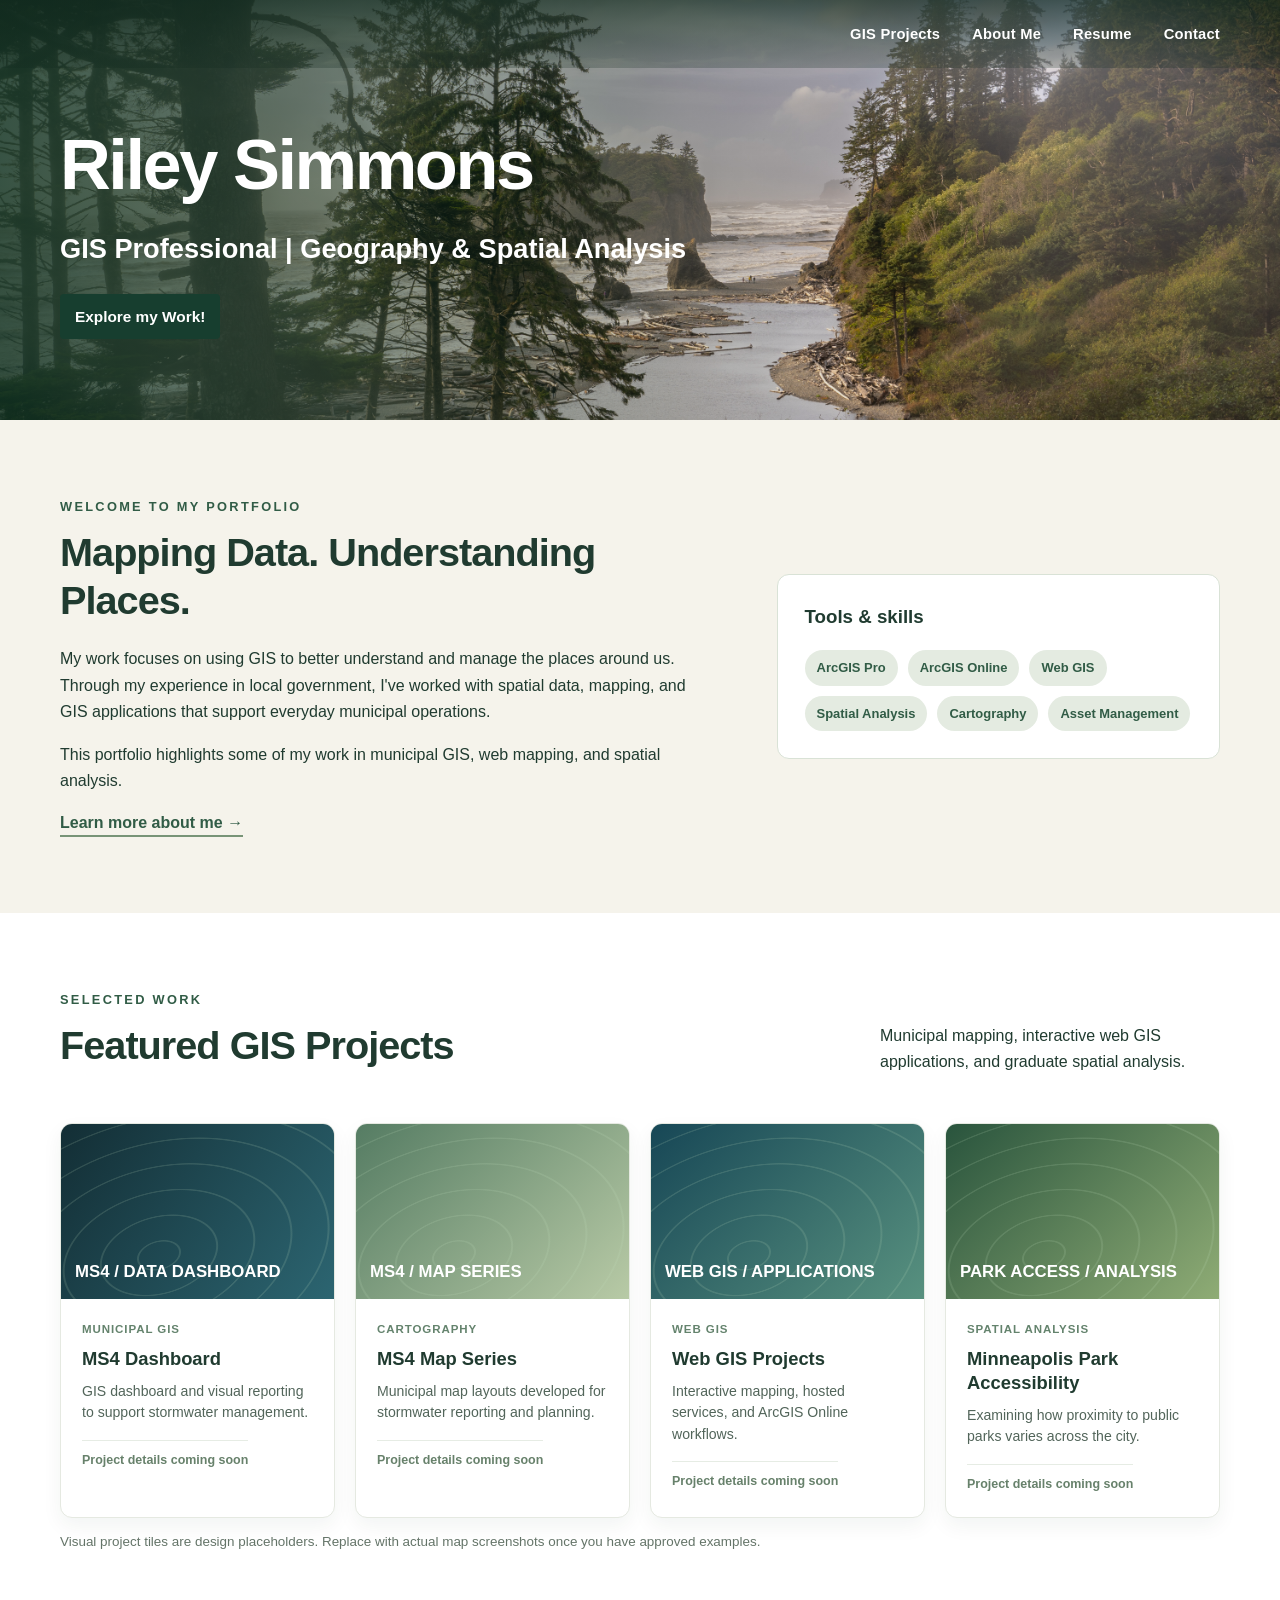
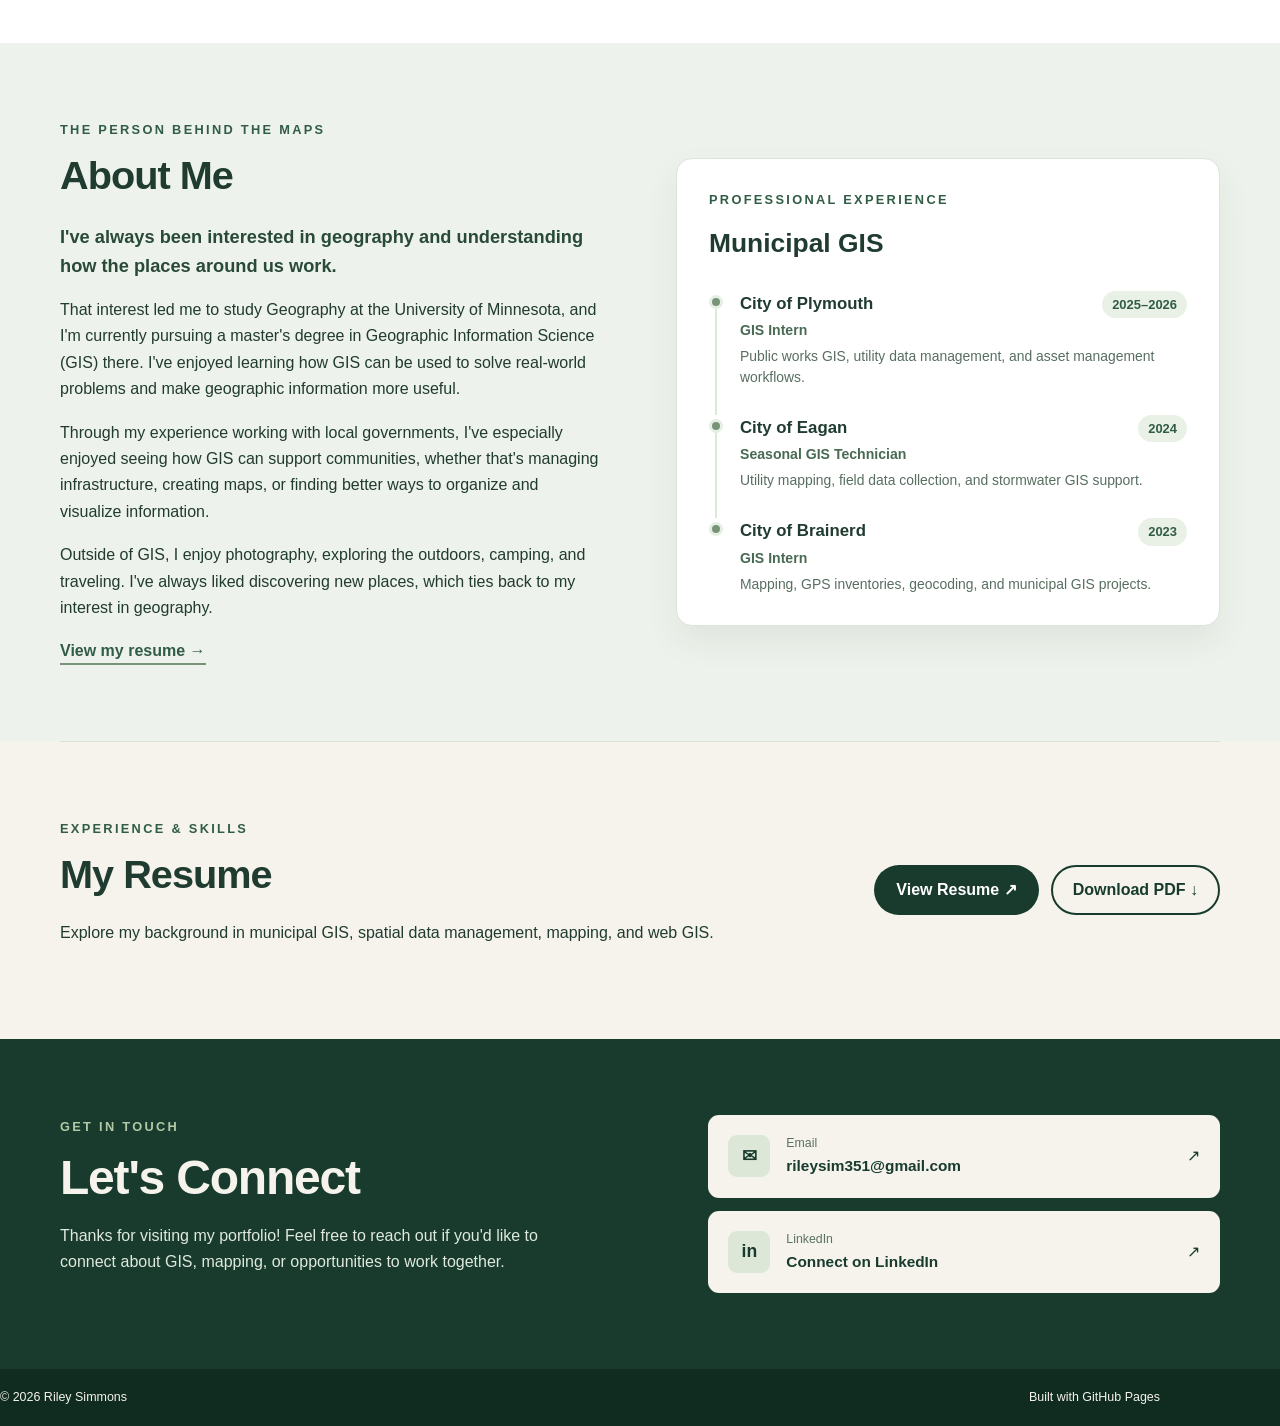
==== index.html @ bc7018ef "Refresh introduction and About Me with current UMN GIS graduate studies" ====
<!doctype html>
<html lang="en">
<head>
<meta charset="utf-8"><meta name="viewport" content="width=device-width,initial-scale=1">
<meta name="description" content="Riley Simmons | GIS portfolio featuring municipal mapping, web GIS and spatial analysis">
<meta name="theme-color" content="#183b2e">
<title>Riley Simmons | GIS Portfolio</title>
<style>
:root{--forest:#183b2e;--pine:#315c46;--sage:#789477;--cream:#f5f3eb;--ink:#203b30}
*{box-sizing:border-box}html{scroll-behavior:smooth}body{margin:0;font-family:Arial,Helvetica,sans-serif;background:var(--cream);color:var(--ink);line-height:1.65}a{color:inherit}button{font:inherit}.wrap{width:min(1160px,calc(100% - 44px));margin:auto}
.site-header{position:absolute;top:0;left:0;right:0;z-index:5;color:white;background:linear-gradient(90deg,rgba(13,38,29,.62),rgba(13,38,29,.14));}.nav-row{display:flex;align-items:center;justify-content:space-between;gap:20px;min-height:88px}.brand{text-decoration:none;display:flex;align-items:center;gap:13px;font-weight:750;letter-spacing:.13em;line-height:1.2}.brand small{display:block;font-size:.68rem;letter-spacing:.32em;color:#b1c7ae;font-weight:500;margin-top:5px}.brand svg{width:56px;height:48px;flex:none}.nav{display:flex;align-items:center;gap:26px}.nav a{font-size:.92rem;text-decoration:none}.nav a:hover,.nav a:focus{color:#cce0c7}.toggle{display:none;color:white;background:transparent;border:1px solid #aac3ad;border-radius:8px;padding:8px 12px}
.hero{position:relative;min-height:610px;display:flex;align-items:center;overflow:hidden;color:white;background:linear-gradient(125deg,#0e2a1e,#264e3a 65%,#527257)}
.hero-photo{position:absolute;inset:0;background-image:url('assets/washingtonstate-1-2.jpg');background-size:cover;background-position:center center}.hero-shade{position:absolute;inset:0;background:linear-gradient(90deg,rgba(12,48,30,.98) 0%,rgba(13,53,34,.91) 24%,rgba(19,49,34,.65) 43%,rgba(23,53,38,.14) 76%,rgba(23,53,38,0) 100%)}
.contours{position:absolute;left:-14%;top:-7%;width:74%;height:125%;opacity:.30;pointer-events:none}.hero-body{position:relative;z-index:2;padding-top:105px;padding-bottom:88px}.eyebrow{text-transform:uppercase;font-size:.8rem;font-weight:800;letter-spacing:.18em;color:var(--pine);margin:0 0 12px}.eyebrow.light{color:#b2c9a5}.hero h1{font-size:clamp(2.5rem,5.7vw,5.3rem);line-height:1.1;letter-spacing:-.045em;margin:10px 0 22px;max-width:740px}.hero p.lead{font-size:clamp(1rem,1.6vw,1.22rem);max-width:530px;color:#edf2e9;margin-bottom:28px}.accent{height:3px;background:var(--sage);width:80px}.button{display:inline-flex;align-items:center;gap:12px;text-decoration:none;border-radius:999px;padding:12px 22px;background:var(--sage);color:white;font-weight:700;transition:transform .2s,background .2s}.button:hover{background:#638761;transform:translateY(-2px)}
.section{padding:76px 0}.intro-grid,.about-grid{display:grid;grid-template-columns:1.3fr .9fr;gap:76px;align-items:center}.section h2{font-size:clamp(1.9rem,3.1vw,2.75rem);line-height:1.2;margin:0 0 22px;letter-spacing:-.025em}.section p{max-width:740px}.text-link{font-weight:800;text-decoration:none;color:var(--pine);border-bottom:2px solid var(--sage);padding-bottom:4px}.skills{padding:27px;border:1px solid #d9e2d6;background:#fff;border-radius:12px}.skills h3{margin:0 0 18px}.chips{display:flex;flex-wrap:wrap;gap:10px}.chips span{background:#e4ebe1;color:#315c46;padding:7px 12px;border-radius:99px;font-size:.81rem;font-weight:700}
.projects{background:#fff}.section-head{display:flex;justify-content:space-between;align-items:end;gap:30px;margin-bottom:32px}.section-head p:last-child{max-width:340px}.grid{display:grid;grid-template-columns:repeat(4,minmax(0,1fr));gap:20px}.card{border:1px solid #e5e9e1;overflow:hidden;border-radius:12px;box-shadow:0 8px 20px rgba(22,52,38,.055);background:#fff;transition:transform .2s,box-shadow .2s}.card:hover{transform:translateY(-4px);box-shadow:0 12px 24px rgba(22,52,38,.13)}.card-art{height:175px;position:relative;overflow:hidden;background:#244735}.card-art:before{content:'';position:absolute;inset:-40%;background:repeating-radial-gradient(ellipse at 40% 60%,transparent 0 20px,rgba(195,224,190,.15) 21px 22px,transparent 23px 38px);transform:rotate(-16deg)}.card-art:after{position:absolute;inset:14px;color:white;font-size:1.05rem;font-weight:bold;white-space:pre-line;display:flex;align-items:flex-end}.card-art.dashboard{background:linear-gradient(125deg,#132e35,#2c6571)}.card-art.dashboard:after{content:'MS4  /  DATA DASHBOARD'}.card-art.map{background:linear-gradient(135deg,#557c63,#b8caa6)}.card-art.map:after{content:'MS4  /  MAP SERIES'}.card-art.web{background:linear-gradient(135deg,#174756,#58917f)}.card-art.web:after{content:'WEB GIS  /  APPLICATIONS'}.card-art.park{background:linear-gradient(135deg,#29543d,#8fac75)}.card-art.park:after{content:'PARK ACCESS  /  ANALYSIS'}.card-body{padding:21px}.card-type{font-size:.72rem;letter-spacing:.08em;text-transform:uppercase;color:#64836d;font-weight:800}.card h3{margin:8px 0 10px;font-size:1.15rem;line-height:1.3}.card p{font-size:.88rem;line-height:1.5;margin:0 0 16px;color:#52655a}.card a{font-weight:800;text-decoration:none;font-size:.86rem;color:var(--pine)}.note{color:#647468;font-size:.84rem}
.details{background:#e9eee6}.detail-panel{display:grid;grid-template-columns:1.2fr 1fr;gap:42px;padding:28px;border-radius:12px;background:#fff;border:1px solid #d6dfd2}.detail-panel h3{margin:0}.tag{display:inline-block;margin:7px 7px 0 0;padding:4px 10px;background:#e3eee1;border-radius:99px;font-size:.82rem}.about-grid{align-items:start}.exp{border-top:1px solid #cad5c7;padding:13px 0;display:flex;justify-content:space-between;gap:10px}.exp small{color:#687c6e}.resume{display:flex;justify-content:space-between;gap:30px;align-items:center}.resume .button{background:var(--forest)}
.footer{background:var(--forest);color:#f5f3eb;position:relative;overflow:hidden;padding:65px 0 22px}.footer:before{content:'';position:absolute;inset:0;background:linear-gradient(90deg,rgba(24,59,46,.92),rgba(24,59,46,.72)),url('assets/forest-footer.png') center/cover;opacity:.75}.footer:after{content:'';position:absolute;inset:0;pointer-events:none;opacity:.18;background:repeating-radial-gradient(ellipse at 95% 30%,transparent 0 28px,#a8bb9b 29px 30px,transparent 31px 50px)}.footer .wrap{position:relative;z-index:1}.footer-cols{display:flex;justify-content:space-between;gap:35px;align-items:center}.footer h2{font-size:2rem;margin:0 0 10px}.footer-links{display:flex;flex-direction:column;gap:15px}.footer-links a{color:#e0edda}.footer-end{display:flex;justify-content:space-between;margin-top:70px;padding-top:18px;border-top:1px solid #71917f;font-size:.78rem}
@media(max-width:900px){.grid{grid-template-columns:repeat(2,1fr)}.intro-grid,.about-grid{gap:32px}.hero{min-height:575px}}@media(max-width:620px){.wrap{width:min(100% - 32px,1160px)}.nav-row{min-height:72px}.brand svg{width:42px}.brand strong{font-size:.84rem}.brand small{font-size:.55rem}.toggle{display:block}.nav{display:none;position:absolute;top:72px;right:16px;left:16px;background:#183b2e;padding:20px;border-radius:10px;flex-direction:column;align-items:flex-start}.nav.open{display:flex}.hero{min-height:590px}.hero-body{padding-top:110px}.hero-shade{background:linear-gradient(90deg,rgba(12,48,30,.95),rgba(12,48,30,.66) 77%,rgba(12,48,30,.2))}.section{padding:55px 0}.intro-grid,.about-grid,.detail-panel{grid-template-columns:1fr}.section-head,.resume,.footer-cols{display:block}.grid{grid-template-columns:1fr}.card-art{height:195px}.footer-links{margin-top:24px}.footer-end{gap:12px;flex-wrap:wrap;margin-top:48px}}
/* Compact photo-first header based on the supplied reference */
.hero{min-height:420px}
.hero-shade{background:linear-gradient(90deg,rgba(15,50,34,.83) 0%,rgba(20,56,40,.55) 26%,rgba(21,50,36,.18) 54%,rgba(21,50,36,0) 80%)}
.contours{left:-13%;width:66%;opacity:.24}
.hero-body{padding-top:110px;padding-bottom:52px}
.hero h1{font-size:clamp(2.9rem,5.5vw,4.8rem);font-weight:800;letter-spacing:-.035em;line-height:1.08;margin:0 0 28px}
.hero-subtitle{font-size:clamp(1.02rem,2.15vw,1.7rem);font-weight:700;color:#fff;line-height:1.3;margin:0 0 28px}
.hero-button{background:#173e2f;border-radius:4px;padding:10px 15px;font-size:.96rem}
.hero-button:hover{background:#315c46}
@media(max-width:620px){.hero{min-height:435px}.hero-body{padding-top:135px;padding-bottom:42px}.hero h1{font-size:clamp(2.5rem,10vw,3.6rem)}.hero-subtitle{font-size:1.05rem}.hero-shade{background:linear-gradient(90deg,rgba(15,50,34,.91),rgba(15,50,34,.4) 85%)}}
.resume-actions{display:flex;flex-wrap:wrap;gap:12px;align-items:center}.resume-actions .button{white-space:nowrap}.resume-actions .resume-download{background:transparent;color:var(--forest);border:2px solid var(--forest);padding:10px 20px}.resume-actions .resume-download:hover{background:#e9eee6}.resume{border-top:1px solid #d9e2d6}@media(max-width:620px){.resume-actions{margin-top:22px}}
/* Simplified navigation and clean photographic header */
.site-header{background:linear-gradient(180deg,rgba(15,39,28,.7),rgba(15,39,28,.24))}
.nav-row{justify-content:flex-end;min-height:68px}
.nav{gap:32px}.nav a{font-weight:700;letter-spacing:.015em}
.hero-body{padding-top:98px}
.project-pending{display:inline-block;font-size:.78rem;font-weight:700;color:#67816b;border-top:1px solid #e6ece4;padding-top:9px}
.about-section{background:#eef2ec}
.about-layout{display:grid;grid-template-columns:minmax(0,1fr) minmax(350px,1fr);gap:72px;align-items:center}
.about-lead{font-size:1.14rem;color:#284a37;font-weight:600;line-height:1.6}
.about-copy p:not(.eyebrow){margin-bottom:17px}
.experience-panel{background:#fff;border:1px solid #dce5db;border-radius:16px;padding:30px 32px;box-shadow:0 15px 35px rgba(15,46,30,.065)}
.experience-panel h3{margin:0 0 24px;font-size:1.65rem}
.experience-item{display:grid;grid-template-columns:17px 1fr;gap:14px;position:relative;padding-bottom:26px}
.experience-item:last-child{padding-bottom:0}
.experience-item:not(:last-child):before{content:'';position:absolute;left:6px;top:12px;bottom:-1px;width:2px;background:#dce8d9}
.experience-marker{width:14px;height:14px;border-radius:50%;background:var(--sage);border:3px solid #e6efe3;position:relative;z-index:1;margin-top:5px}
.experience-top{display:flex;justify-content:space-between;gap:12px;align-items:baseline}
.experience-top strong{font-size:1.05rem}
.experience-year{font-size:.81rem;white-space:nowrap;font-weight:800;color:var(--pine);background:#e9f1e6;border-radius:99px;padding:3px 10px}
.experience-role{font-weight:700;color:#486a53;margin:1px 0 4px!important;font-size:.88rem}
.experience-desc{font-size:.87rem;color:#586e60;margin:0!important;line-height:1.5}
.contact-section{background:var(--forest);color:#f5f3eb}
.contact-layout{display:grid;grid-template-columns:1.15fr 1fr;align-items:center;gap:60px}
.contact-section h2{font-size:clamp(2rem,4vw,3rem);margin-bottom:12px}
.contact-section p:not(.eyebrow){color:#e0e9dd;max-width:520px}
.contact-actions{display:grid;gap:13px}
.contact-link{display:grid;grid-template-columns:44px 1fr auto;align-items:center;gap:14px;padding:18px 20px;background:#f5f3eb;color:#183b2e;text-decoration:none;border-radius:11px;transition:transform .2s,background .2s}
.contact-link:hover{transform:translateY(-2px);background:#e3ebdf}
.contact-icon{width:42px;height:42px;border-radius:9px;background:#dce7d8;display:grid;place-items:center;font-size:1.1rem;font-weight:900}
.contact-link small{display:block;color:#59725f;font-size:.77rem}
.contact-link strong{font-size:.96rem;overflow-wrap:anywhere}
.footer{padding:0 0 0;background:#102c21}
.footer:before,.footer:after{display:none}
.footer-end{margin:0;padding:18px 0;border-top:none}
@media(max-width:900px){.about-layout,.contact-layout{gap:32px;grid-template-columns:1fr 1fr}.experience-panel{padding:24px}}
@media(max-width:620px){.nav-row{min-height:64px}.toggle{margin-left:auto}.nav{top:64px}.hero-body{padding-top:116px}.about-layout,.contact-layout{grid-template-columns:1fr;gap:28px}.contact-actions{margin-top:6px}.experience-panel{padding:24px 20px}.experience-top{align-items:flex-start}.experience-year{font-size:.75rem}.contact-link{padding:14px}.footer-end{margin:0}}
</style>
</head>
<body>
<header class="site-header"><div class="wrap nav-row">
<button class="toggle" aria-expanded="false" aria-controls="navigation" aria-label="Toggle navigation">☰ Menu</button>
<nav class="nav" id="navigation" aria-label="Main navigation"><a href="#projects">GIS Projects</a><a href="#about">About Me</a><a href="#resume">Resume</a><a href="#contact">Contact</a></nav>
</div></header>
<main>
<section id="home" class="hero"><div class="hero-photo"></div><div class="hero-shade"></div>
<div class="wrap hero-body"><h1>Riley Simmons</h1><p class="hero-subtitle">GIS Professional | Geography &amp; Spatial Analysis</p><a class="button hero-button" href="#projects">Explore my Work!</a></div>
</section>
<section class="section wrap intro-grid"><div><p class="eyebrow">Welcome to my portfolio</p><h2>Mapping Data. Understanding Places.</h2><p>My work focuses on using GIS to better understand and manage the places around us. Through my experience in local government, I've worked with spatial data, mapping, and GIS applications that support everyday municipal operations.</p><p>This portfolio highlights some of my work in municipal GIS, web mapping, and spatial analysis.</p><a class="text-link" href="#about">Learn more about me →</a></div><aside class="skills"><h3>Tools & skills</h3><div class="chips"><span>ArcGIS Pro</span><span>ArcGIS Online</span><span>Web GIS</span><span>Spatial Analysis</span><span>Cartography</span><span>Asset Management</span></div></aside></section>
<section class="section projects" id="projects"><div class="wrap"><div class="section-head"><div><p class="eyebrow">Selected work</p><h2>Featured GIS Projects</h2></div><p>Municipal mapping, interactive web GIS applications, and graduate spatial analysis.</p></div><div class="grid">
<article class="card"><div class="card-art dashboard"></div><div class="card-body"><div class="card-type">Municipal GIS</div><h3>MS4 Dashboard</h3><p>GIS dashboard and visual reporting to support stormwater management.</p><span class="project-pending">Project details coming soon</span></div></article>
<article class="card"><div class="card-art map"></div><div class="card-body"><div class="card-type">Cartography</div><h3>MS4 Map Series</h3><p>Municipal map layouts developed for stormwater reporting and planning.</p><span class="project-pending">Project details coming soon</span></div></article>
<article class="card"><div class="card-art web"></div><div class="card-body"><div class="card-type">Web GIS</div><h3>Web GIS Projects</h3><p>Interactive mapping, hosted services, and ArcGIS Online workflows.</p><span class="project-pending">Project details coming soon</span></div></article>
<article class="card"><div class="card-art park"></div><div class="card-body"><div class="card-type">Spatial Analysis</div><h3>Minneapolis Park Accessibility</h3><p>Examining how proximity to public parks varies across the city.</p><span class="project-pending">Project details coming soon</span></div></article>
</div><p class="note">Visual project tiles are design placeholders. Replace with actual map screenshots once you have approved examples.</p></div></section>
<section class="section about-section" id="about"><div class="wrap about-layout">
<div class="about-copy"><p class="eyebrow">The person behind the maps</p><h2>About Me</h2><p class="about-lead">I've always been interested in geography and understanding how the places around us work.</p><p>That interest led me to study Geography at the University of Minnesota, and I'm currently pursuing a master's degree in Geographic Information Science (GIS) there. I've enjoyed learning how GIS can be used to solve real-world problems and make geographic information more useful.</p><p>Through my experience working with local governments, I've especially enjoyed seeing how GIS can support communities, whether that's managing infrastructure, creating maps, or finding better ways to organize and visualize information.</p><p>Outside of GIS, I enjoy photography, exploring the outdoors, camping, and traveling. I've always liked discovering new places, which ties back to my interest in geography.</p><a class="text-link" href="#resume">View my resume →</a></div>
<div class="experience-panel"><p class="eyebrow">Professional experience</p><h3>Municipal GIS</h3>
<div class="experience-item"><div class="experience-marker"></div><div><div class="experience-top"><strong>City of Plymouth</strong><span class="experience-year">2025–2026</span></div><p class="experience-role">GIS Intern</p><p class="experience-desc">Public works GIS, utility data management, and asset management workflows.</p></div></div>
<div class="experience-item"><div class="experience-marker"></div><div><div class="experience-top"><strong>City of Eagan</strong><span class="experience-year">2024</span></div><p class="experience-role">Seasonal GIS Technician</p><p class="experience-desc">Utility mapping, field data collection, and stormwater GIS support.</p></div></div>
<div class="experience-item"><div class="experience-marker"></div><div><div class="experience-top"><strong>City of Brainerd</strong><span class="experience-year">2023</span></div><p class="experience-role">GIS Intern</p><p class="experience-desc">Mapping, GPS inventories, geocoding, and municipal GIS projects.</p></div></div>
</div></div></section>
<section class="section wrap resume" id="resume"><div><p class="eyebrow">Experience &amp; Skills</p><h2>My Resume</h2><p>Explore my background in municipal GIS, spatial data management, mapping, and web GIS.</p></div><div class="resume-actions"><a class="button" href="assets/resume.pdf" target="_blank" rel="noopener noreferrer" id="resume-button">View Resume ↗</a><a class="button resume-download" href="assets/resume.pdf" download="Riley-Simmons-Resume.pdf">Download PDF ↓</a></div></section>
</main>
<section class="section contact-section" id="contact"><div class="wrap contact-layout"><div><p class="eyebrow light">Get in touch</p><h2>Let's Connect</h2><p>Thanks for visiting my portfolio! Feel free to reach out if you'd like to connect about GIS, mapping, or opportunities to work together.</p></div><div class="contact-actions"><a href="mailto:rileysim351@gmail.com" class="contact-link"><span class="contact-icon" aria-hidden="true">✉</span><span><small>Email</small><strong>rileysim351@gmail.com</strong></span><span aria-hidden="true">↗</span></a><a href="https://www.linkedin.com/in/rileysimmons0" target="_blank" rel="noopener noreferrer" class="contact-link"><span class="contact-icon" aria-hidden="true">in</span><span><small>LinkedIn</small><strong>Connect on LinkedIn</strong></span><span aria-hidden="true">↗</span></a></div></div></section>
<footer class="footer"><div class="wrap footer-end"><span>© <span id="year"></span> Riley Simmons</span><span>Built with GitHub Pages</span></div></footer>
<script>
document.getElementById('year').textContent=new Date().getFullYear();
const t=document.querySelector('.toggle'),n=document.querySelector('.nav');t.addEventListener('click',()=>{const o=n.classList.toggle('open');t.setAttribute('aria-expanded',String(o));});n.querySelectorAll('a').forEach(a=>a.addEventListener('click',()=>{n.classList.remove('open');t.setAttribute('aria-expanded','false');}));
</script>
</body></html>
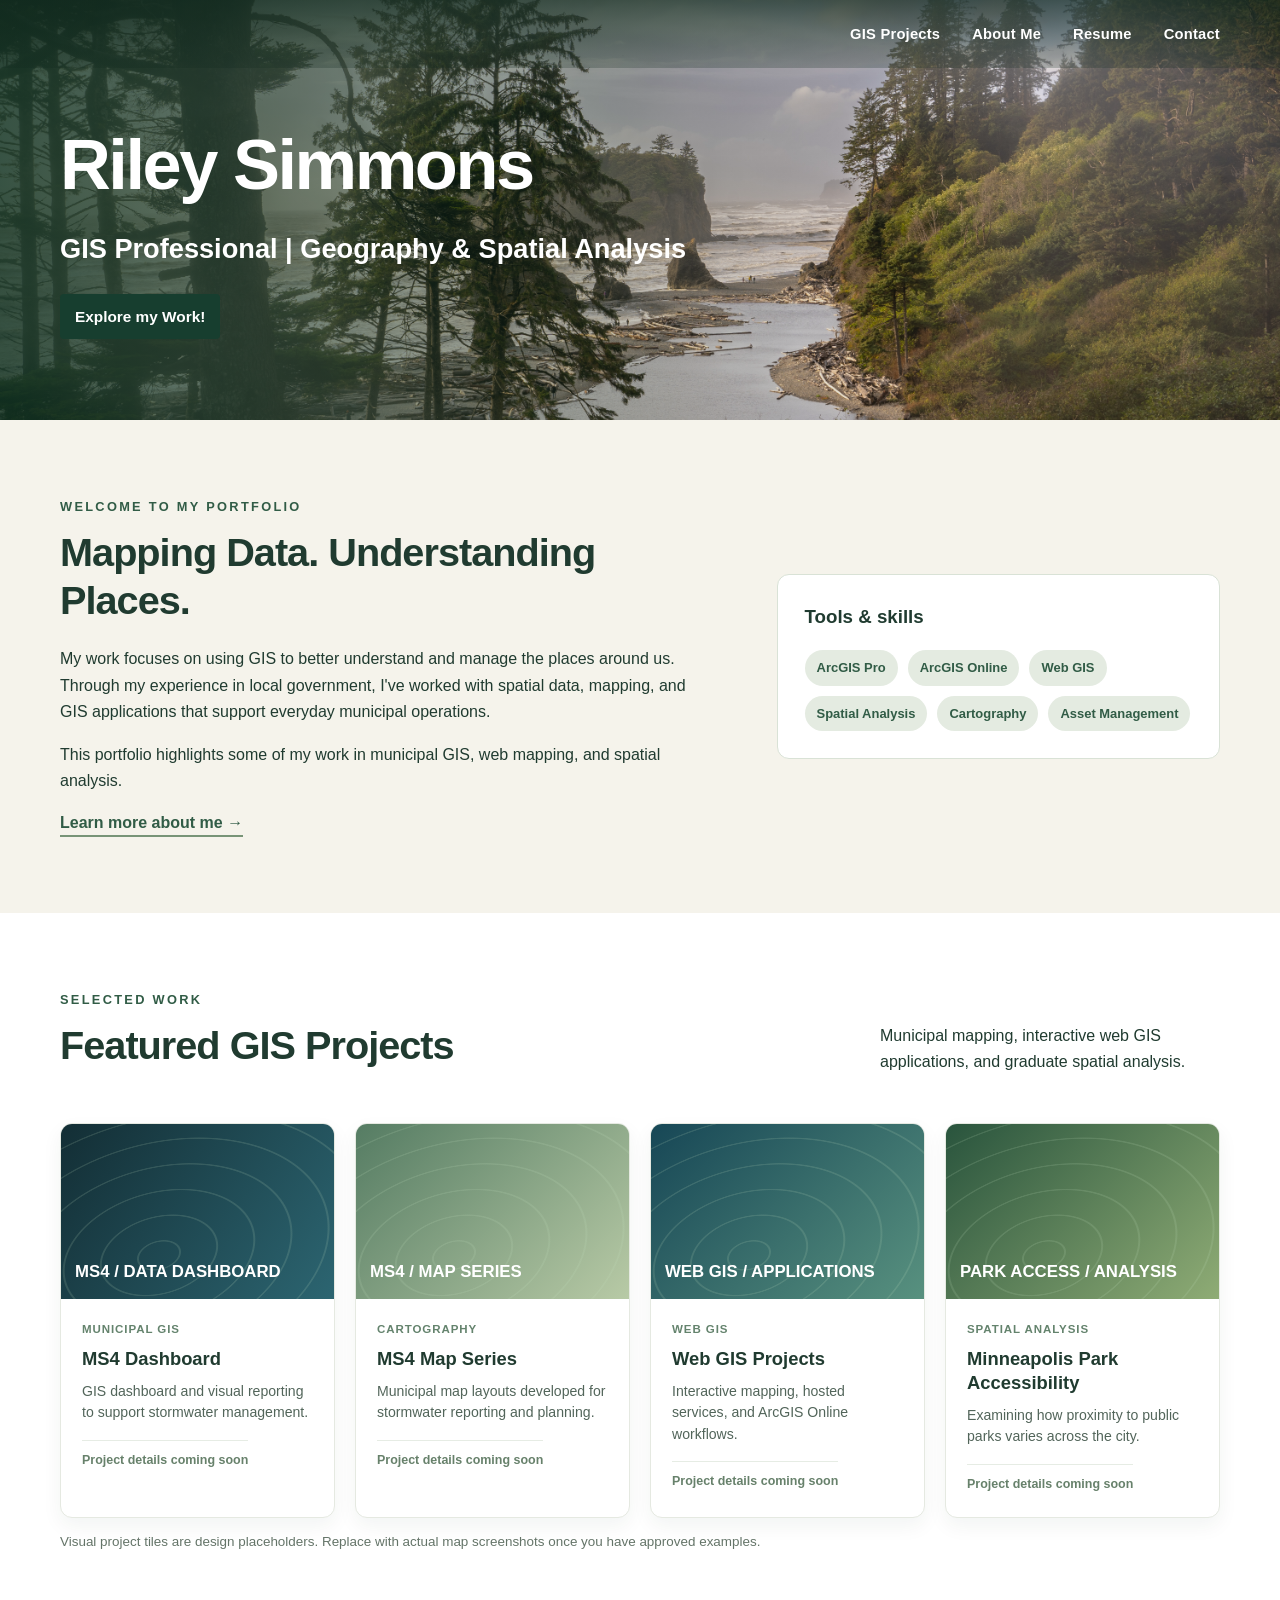
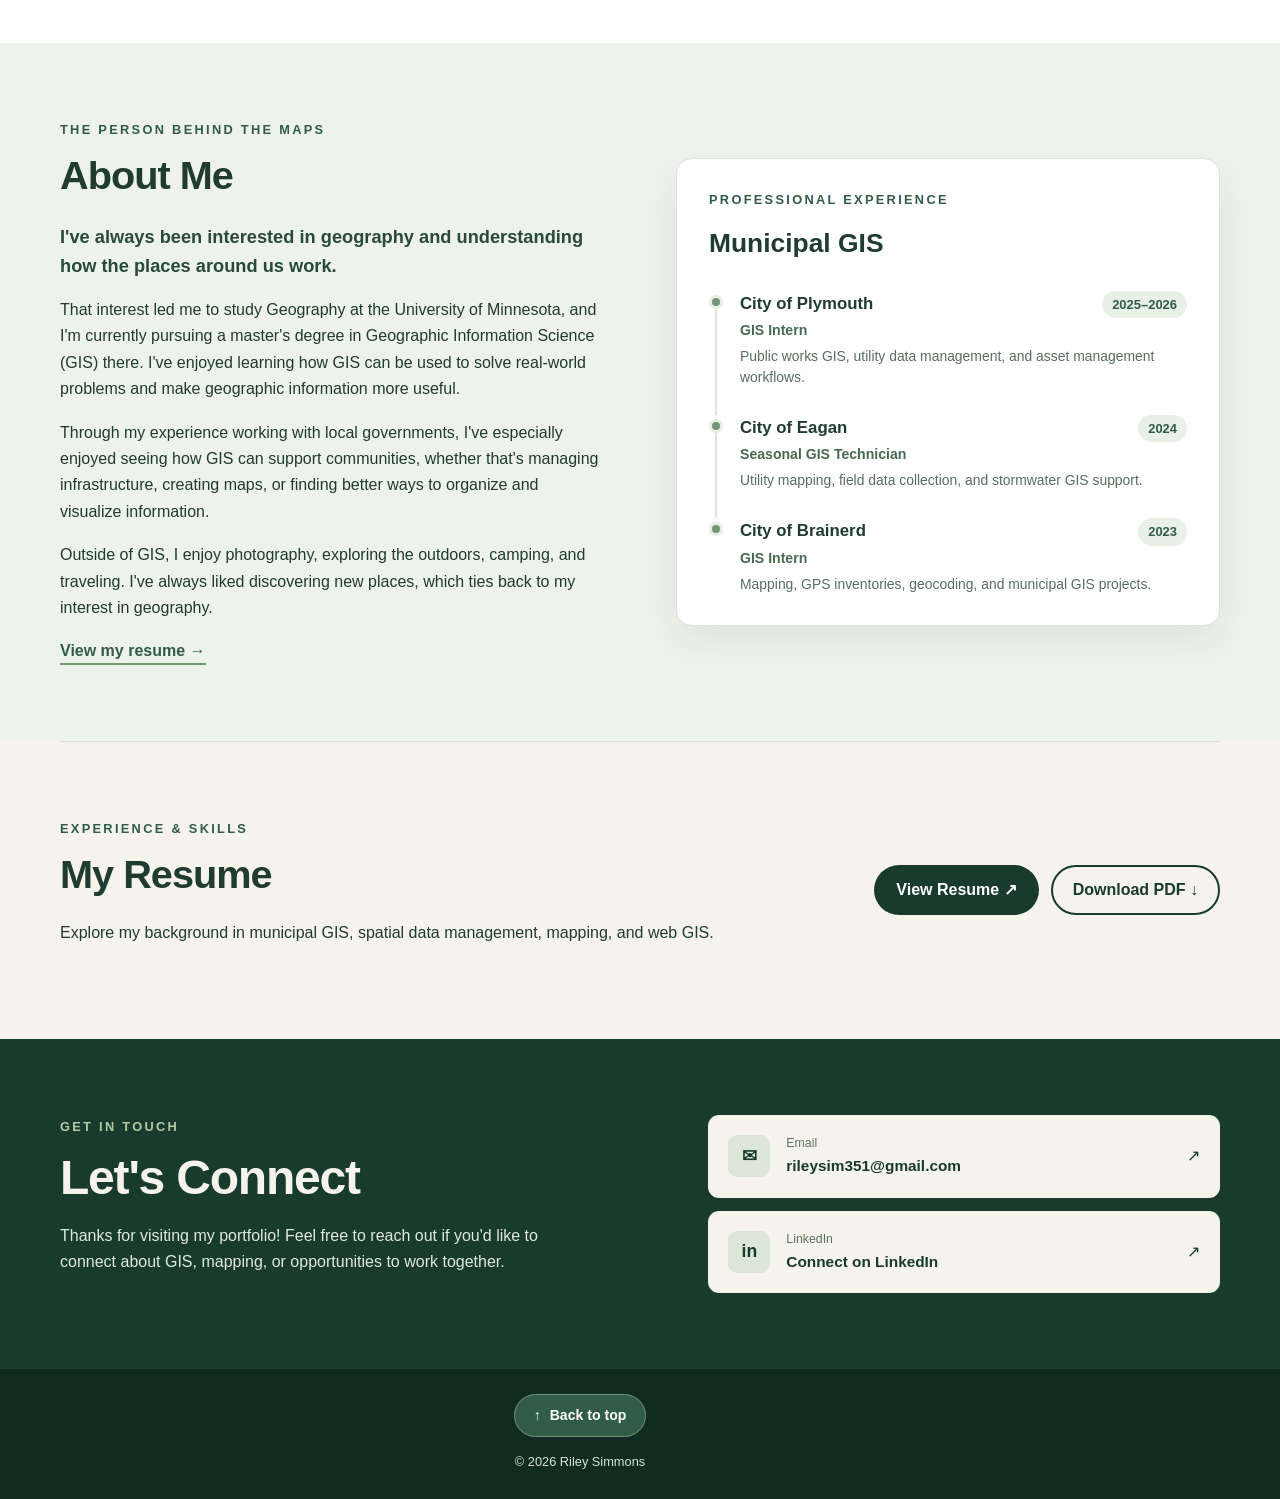
==== commit c04c4ebe: "Center footer copyright and add back-to-top button" ====
--- a/index.html
+++ b/index.html
@@ -64,6 +64,12 @@
 .footer-end{margin:0;padding:18px 0;border-top:none}
 @media(max-width:900px){.about-layout,.contact-layout{gap:32px;grid-template-columns:1fr 1fr}.experience-panel{padding:24px}}
 @media(max-width:620px){.nav-row{min-height:64px}.toggle{margin-left:auto}.nav{top:64px}.hero-body{padding-top:116px}.about-layout,.contact-layout{grid-template-columns:1fr;gap:28px}.contact-actions{margin-top:6px}.experience-panel{padding:24px 20px}.experience-top{align-items:flex-start}.experience-year{font-size:.75rem}.contact-link{padding:14px}.footer-end{margin:0}}
+
+/* Centered copyright and back-to-top footer control */
+.footer .footer-end{display:flex;flex-direction:column;align-items:center;justify-content:center;text-align:center;gap:14px;margin:0;padding:25px 0 26px}
+.footer .back-to-top{display:inline-flex;align-items:center;gap:9px;text-decoration:none;background:#315c46;color:#fff;border:1px solid #789477;border-radius:999px;padding:9px 19px;font-weight:700;font-size:.88rem;transition:background .2s,transform .2s}
+.footer .back-to-top:hover,.footer .back-to-top:focus-visible{background:#49765a;transform:translateY(-2px)}
+.footer .copyright{font-size:.8rem;color:#d5e3d6}
 </style>
 </head>
 <body>
@@ -92,7 +98,7 @@
 <section class="section wrap resume" id="resume"><div><p class="eyebrow">Experience &amp; Skills</p><h2>My Resume</h2><p>Explore my background in municipal GIS, spatial data management, mapping, and web GIS.</p></div><div class="resume-actions"><a class="button" href="assets/resume.pdf" target="_blank" rel="noopener noreferrer" id="resume-button">View Resume ↗</a><a class="button resume-download" href="assets/resume.pdf" download="Riley-Simmons-Resume.pdf">Download PDF ↓</a></div></section>
 </main>
 <section class="section contact-section" id="contact"><div class="wrap contact-layout"><div><p class="eyebrow light">Get in touch</p><h2>Let's Connect</h2><p>Thanks for visiting my portfolio! Feel free to reach out if you'd like to connect about GIS, mapping, or opportunities to work together.</p></div><div class="contact-actions"><a href="mailto:rileysim351@gmail.com" class="contact-link"><span class="contact-icon" aria-hidden="true">✉</span><span><small>Email</small><strong>rileysim351@gmail.com</strong></span><span aria-hidden="true">↗</span></a><a href="https://www.linkedin.com/in/rileysimmons0" target="_blank" rel="noopener noreferrer" class="contact-link"><span class="contact-icon" aria-hidden="true">in</span><span><small>LinkedIn</small><strong>Connect on LinkedIn</strong></span><span aria-hidden="true">↗</span></a></div></div></section>
-<footer class="footer"><div class="wrap footer-end"><span>© <span id="year"></span> Riley Simmons</span><span>Built with GitHub Pages</span></div></footer>
+<footer class="footer"><div class="wrap footer-end"><a class="back-to-top" href="#home" aria-label="Back to top">↑ <span>Back to top</span></a><span class="copyright">© <span id="year"></span> Riley Simmons</span></div></footer>
 <script>
 document.getElementById('year').textContent=new Date().getFullYear();
 const t=document.querySelector('.toggle'),n=document.querySelector('.nav');t.addEventListener('click',()=>{const o=n.classList.toggle('open');t.setAttribute('aria-expanded',String(o));});n.querySelectorAll('a').forEach(a=>a.addEventListener('click',()=>{n.classList.remove('open');t.setAttribute('aria-expanded','false');}));
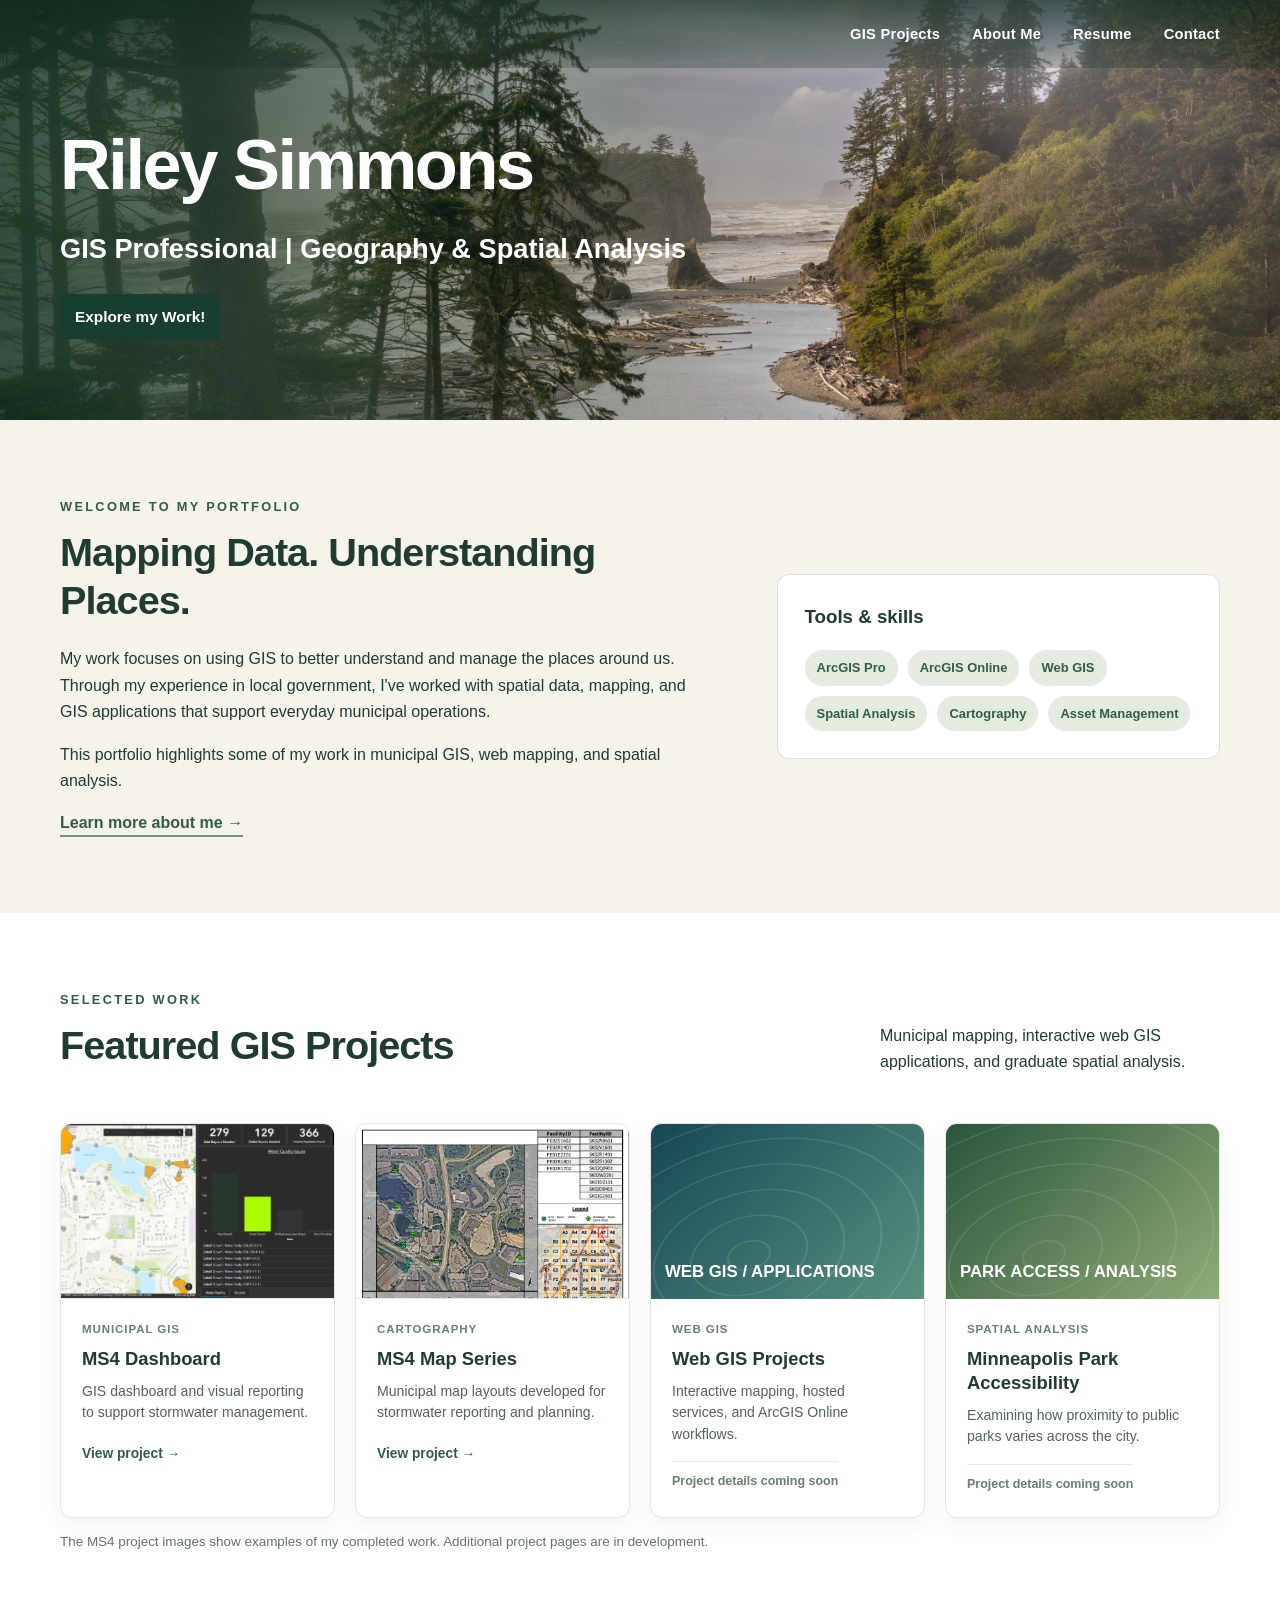
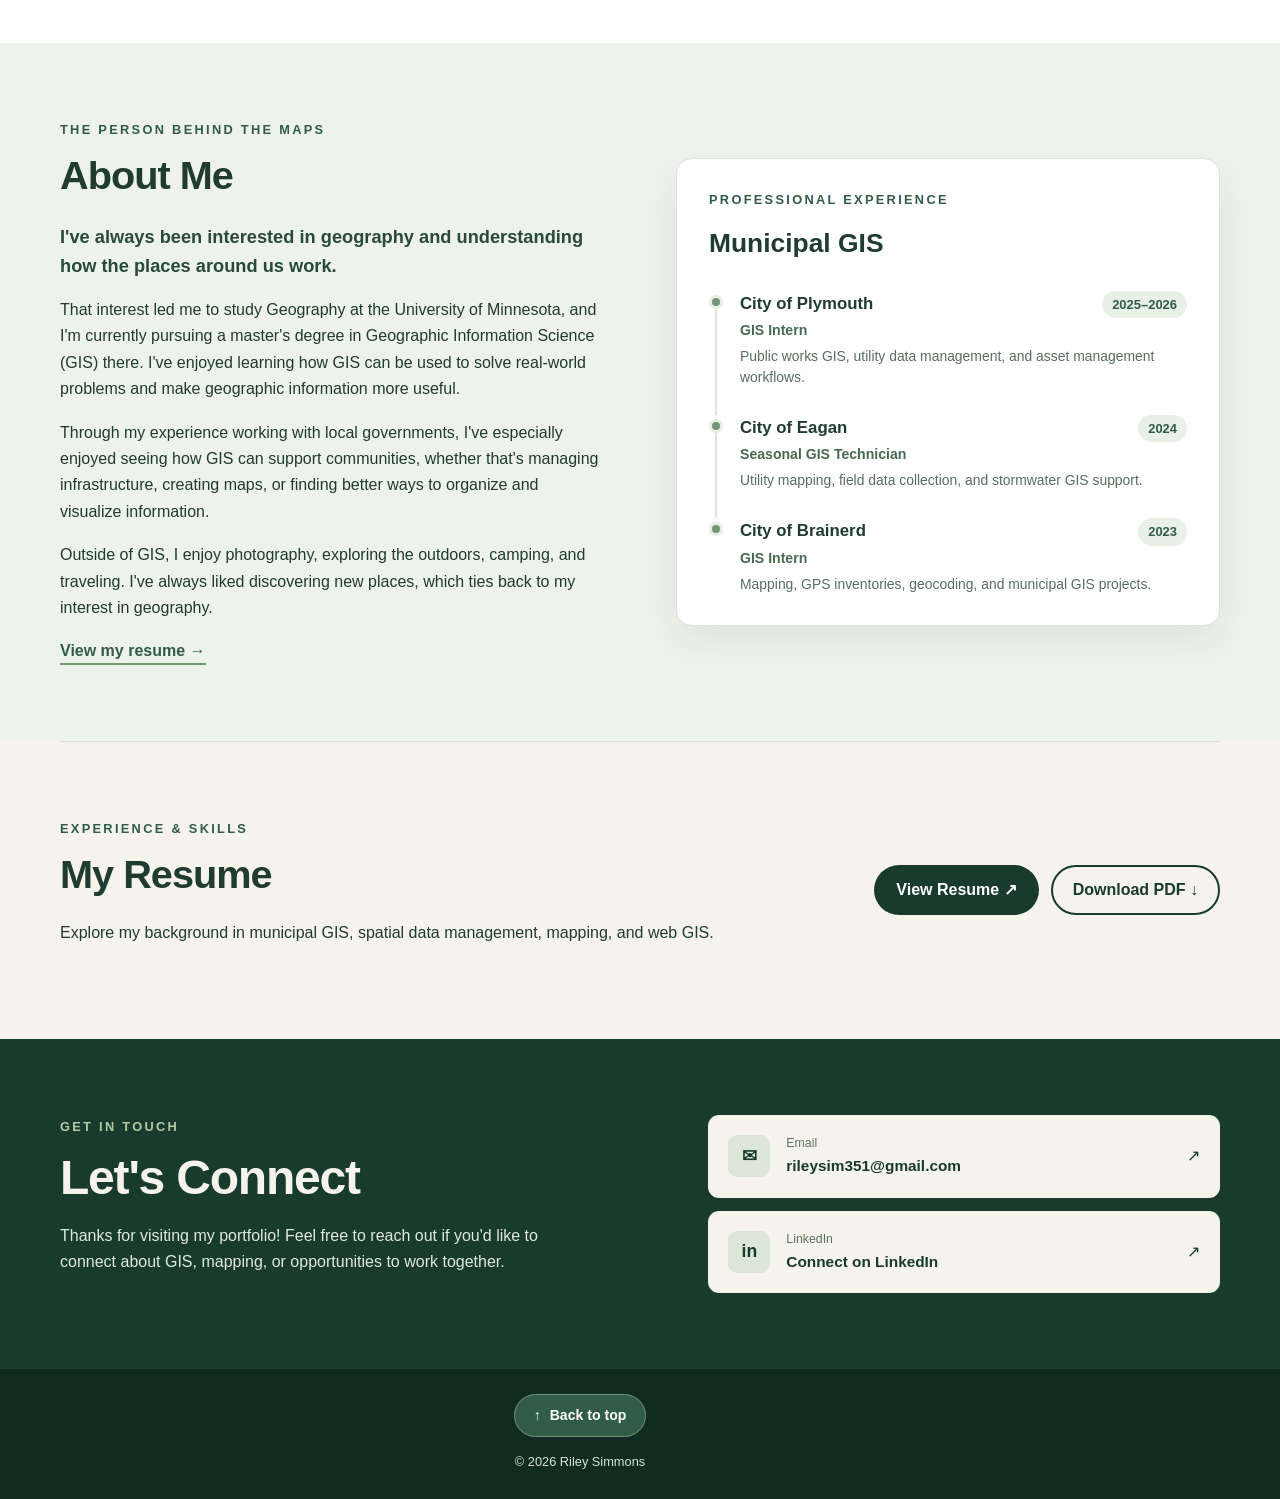
==== commit 09091de0: "Feature real MS4 screenshots and link to project detail pages" ====
--- a/index.html
+++ b/index.html
@@ -70,7 +70,7 @@
 .footer .back-to-top{display:inline-flex;align-items:center;gap:9px;text-decoration:none;background:#315c46;color:#fff;border:1px solid #789477;border-radius:999px;padding:9px 19px;font-weight:700;font-size:.88rem;transition:background .2s,transform .2s}
 .footer .back-to-top:hover,.footer .back-to-top:focus-visible{background:#49765a;transform:translateY(-2px)}
 .footer .copyright{font-size:.8rem;color:#d5e3d6}
-</style>
+.project-thumb{display:block;width:100%;height:175px;object-fit:cover;object-position:top center;background:#e7eee4;border-bottom:1px solid #e5e9e1}@media(max-width:620px){.project-thumb{height:195px}}</style>
 </head>
 <body>
 <header class="site-header"><div class="wrap nav-row">
@@ -83,11 +83,11 @@
 </section>
 <section class="section wrap intro-grid"><div><p class="eyebrow">Welcome to my portfolio</p><h2>Mapping Data. Understanding Places.</h2><p>My work focuses on using GIS to better understand and manage the places around us. Through my experience in local government, I've worked with spatial data, mapping, and GIS applications that support everyday municipal operations.</p><p>This portfolio highlights some of my work in municipal GIS, web mapping, and spatial analysis.</p><a class="text-link" href="#about">Learn more about me →</a></div><aside class="skills"><h3>Tools & skills</h3><div class="chips"><span>ArcGIS Pro</span><span>ArcGIS Online</span><span>Web GIS</span><span>Spatial Analysis</span><span>Cartography</span><span>Asset Management</span></div></aside></section>
 <section class="section projects" id="projects"><div class="wrap"><div class="section-head"><div><p class="eyebrow">Selected work</p><h2>Featured GIS Projects</h2></div><p>Municipal mapping, interactive web GIS applications, and graduate spatial analysis.</p></div><div class="grid">
-<article class="card"><div class="card-art dashboard"></div><div class="card-body"><div class="card-type">Municipal GIS</div><h3>MS4 Dashboard</h3><p>GIS dashboard and visual reporting to support stormwater management.</p><span class="project-pending">Project details coming soon</span></div></article>
-<article class="card"><div class="card-art map"></div><div class="card-body"><div class="card-type">Cartography</div><h3>MS4 Map Series</h3><p>Municipal map layouts developed for stormwater reporting and planning.</p><span class="project-pending">Project details coming soon</span></div></article>
+<article class="card"><img class="project-thumb" src="assets/ms4-dashboard1.png" alt="Screenshot of MS4 Dashboard created by Riley Simmons" loading="lazy"><div class="card-body"><div class="card-type">Municipal GIS</div><h3>MS4 Dashboard</h3><p>GIS dashboard and visual reporting to support stormwater management.</p><a href="projects/ms4-dashboard.html">View project →</a></div></article>
+<article class="card"><img class="project-thumb" src="assets/ms4-repairexample1.png" alt="MS4 repair map created by Riley Simmons" loading="lazy"><div class="card-body"><div class="card-type">Cartography</div><h3>MS4 Map Series</h3><p>Municipal map layouts developed for stormwater reporting and planning.</p><a href="projects/ms4-map-series.html">View project →</a></div></article>
 <article class="card"><div class="card-art web"></div><div class="card-body"><div class="card-type">Web GIS</div><h3>Web GIS Projects</h3><p>Interactive mapping, hosted services, and ArcGIS Online workflows.</p><span class="project-pending">Project details coming soon</span></div></article>
 <article class="card"><div class="card-art park"></div><div class="card-body"><div class="card-type">Spatial Analysis</div><h3>Minneapolis Park Accessibility</h3><p>Examining how proximity to public parks varies across the city.</p><span class="project-pending">Project details coming soon</span></div></article>
-</div><p class="note">Visual project tiles are design placeholders. Replace with actual map screenshots once you have approved examples.</p></div></section>
+</div><p class="note">The MS4 project images show examples of my completed work. Additional project pages are in development.</p></div></section>
 <section class="section about-section" id="about"><div class="wrap about-layout">
 <div class="about-copy"><p class="eyebrow">The person behind the maps</p><h2>About Me</h2><p class="about-lead">I've always been interested in geography and understanding how the places around us work.</p><p>That interest led me to study Geography at the University of Minnesota, and I'm currently pursuing a master's degree in Geographic Information Science (GIS) there. I've enjoyed learning how GIS can be used to solve real-world problems and make geographic information more useful.</p><p>Through my experience working with local governments, I've especially enjoyed seeing how GIS can support communities, whether that's managing infrastructure, creating maps, or finding better ways to organize and visualize information.</p><p>Outside of GIS, I enjoy photography, exploring the outdoors, camping, and traveling. I've always liked discovering new places, which ties back to my interest in geography.</p><a class="text-link" href="#resume">View my resume →</a></div>
 <div class="experience-panel"><p class="eyebrow">Professional experience</p><h3>Municipal GIS</h3>
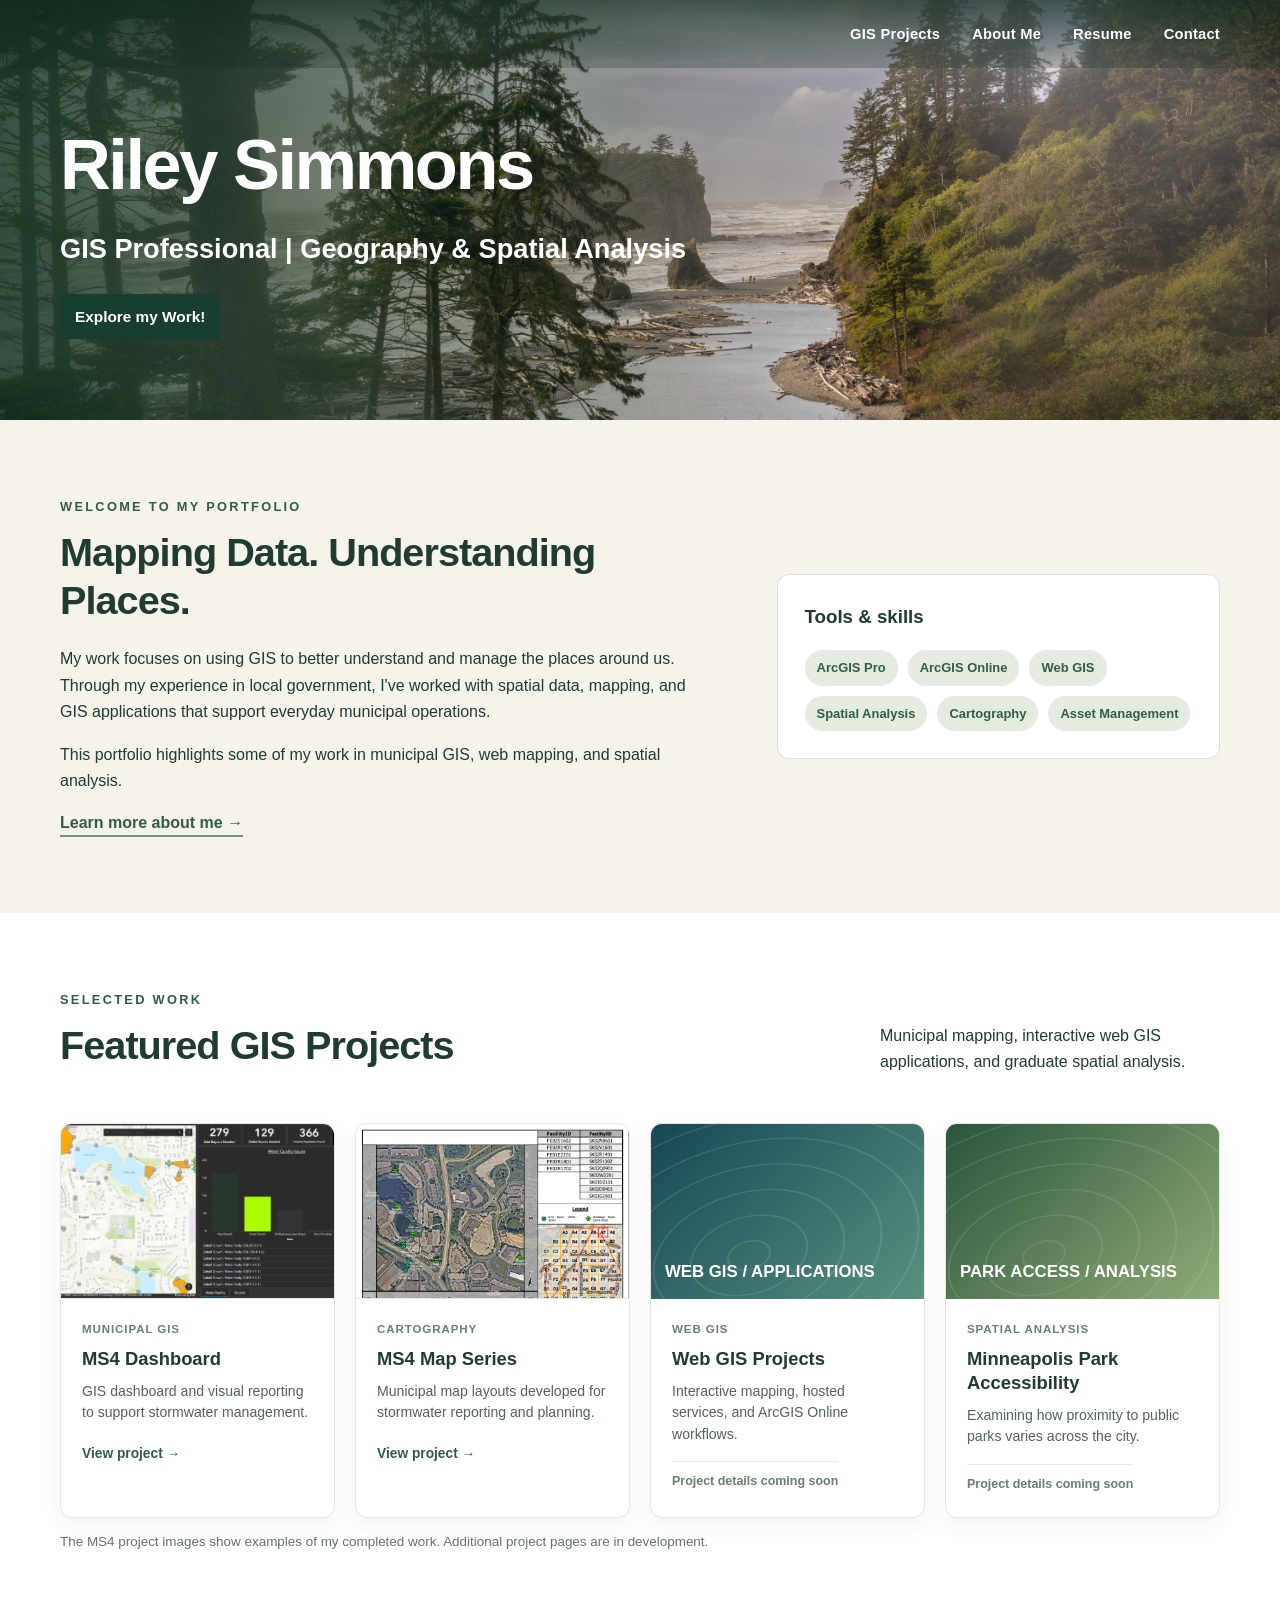
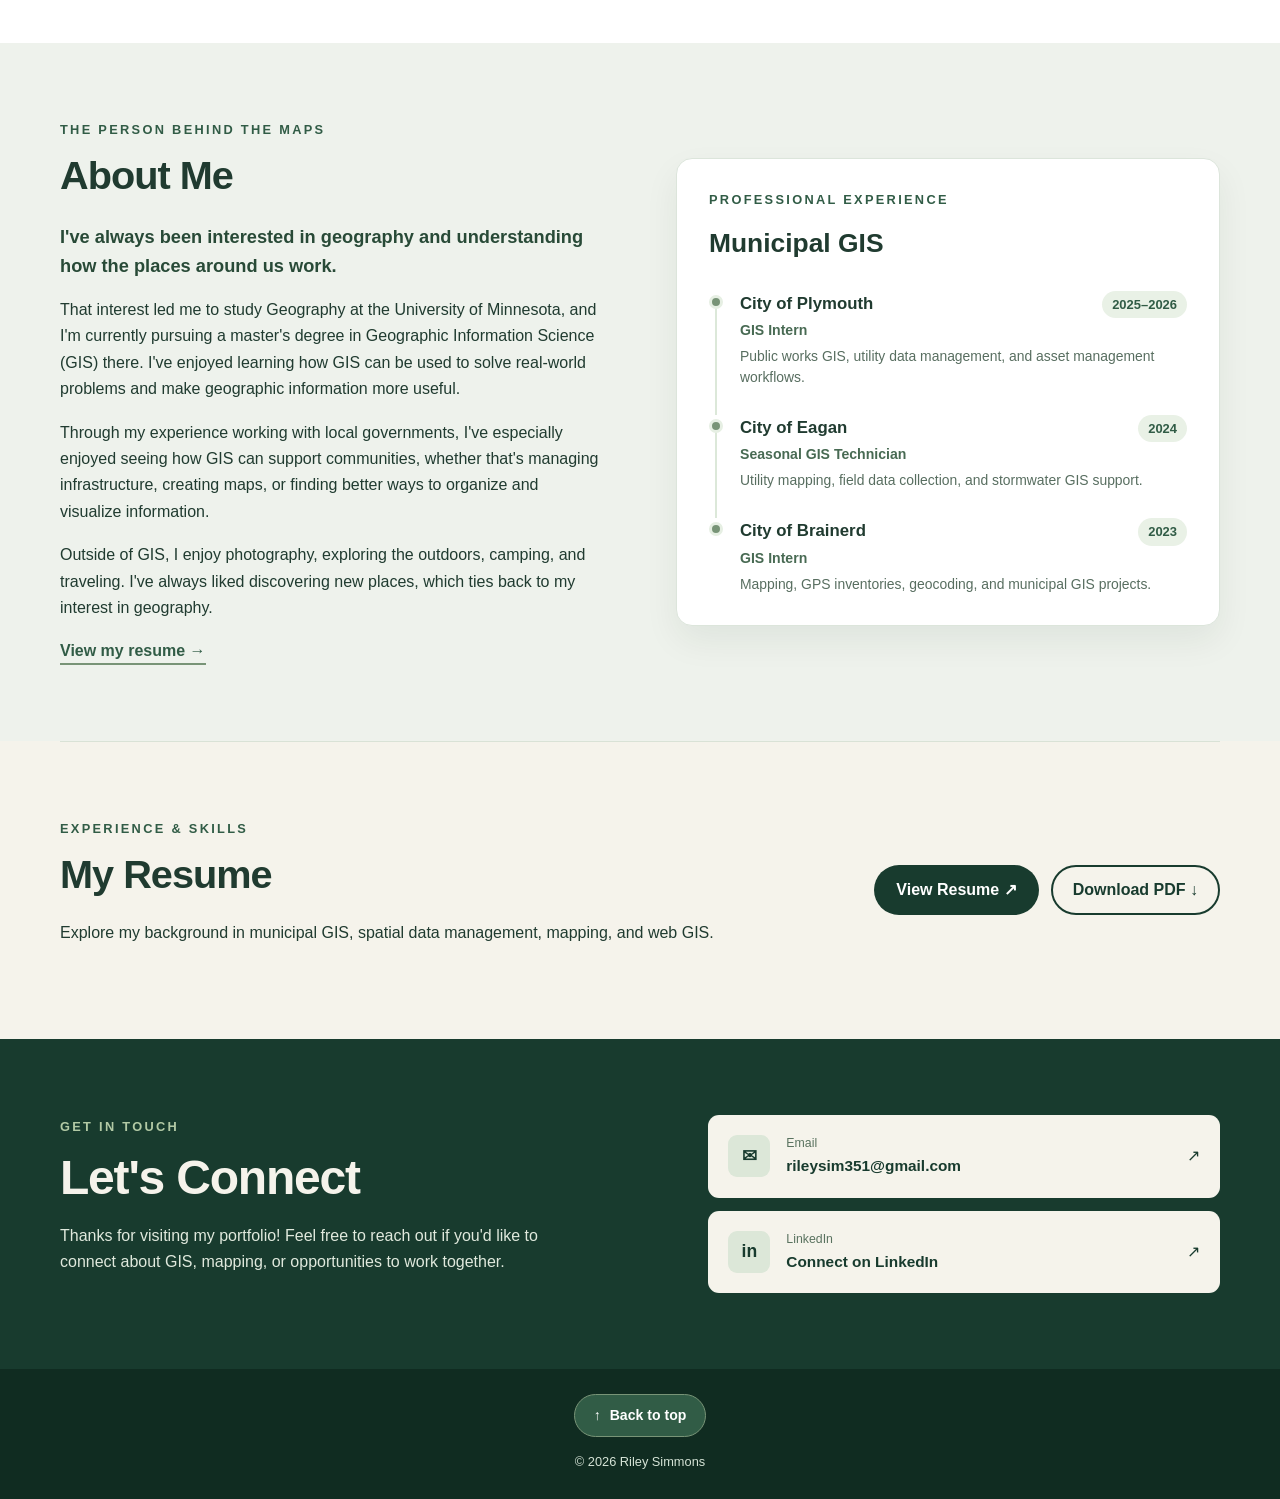
==== commit 485c3a0b: "Force footer button and copyright to center across viewport" ====
--- a/index.html
+++ b/index.html
@@ -66,7 +66,7 @@
 @media(max-width:620px){.nav-row{min-height:64px}.toggle{margin-left:auto}.nav{top:64px}.hero-body{padding-top:116px}.about-layout,.contact-layout{grid-template-columns:1fr;gap:28px}.contact-actions{margin-top:6px}.experience-panel{padding:24px 20px}.experience-top{align-items:flex-start}.experience-year{font-size:.75rem}.contact-link{padding:14px}.footer-end{margin:0}}
 
 /* Centered copyright and back-to-top footer control */
-.footer .footer-end{display:flex;flex-direction:column;align-items:center;justify-content:center;text-align:center;gap:14px;margin:0;padding:25px 0 26px}
+.footer .footer-end{display:grid;grid-template-columns:minmax(0,1fr);justify-items:center;align-content:center;text-align:center;gap:14px;width:100%;max-width:none;margin:0 auto;padding:25px 16px 26px}.footer .footer-end>*{justify-self:center;margin-left:auto;margin-right:auto}.footer .copyright{display:block;width:100%;text-align:center}
 .footer .back-to-top{display:inline-flex;align-items:center;gap:9px;text-decoration:none;background:#315c46;color:#fff;border:1px solid #789477;border-radius:999px;padding:9px 19px;font-weight:700;font-size:.88rem;transition:background .2s,transform .2s}
 .footer .back-to-top:hover,.footer .back-to-top:focus-visible{background:#49765a;transform:translateY(-2px)}
 .footer .copyright{font-size:.8rem;color:#d5e3d6}
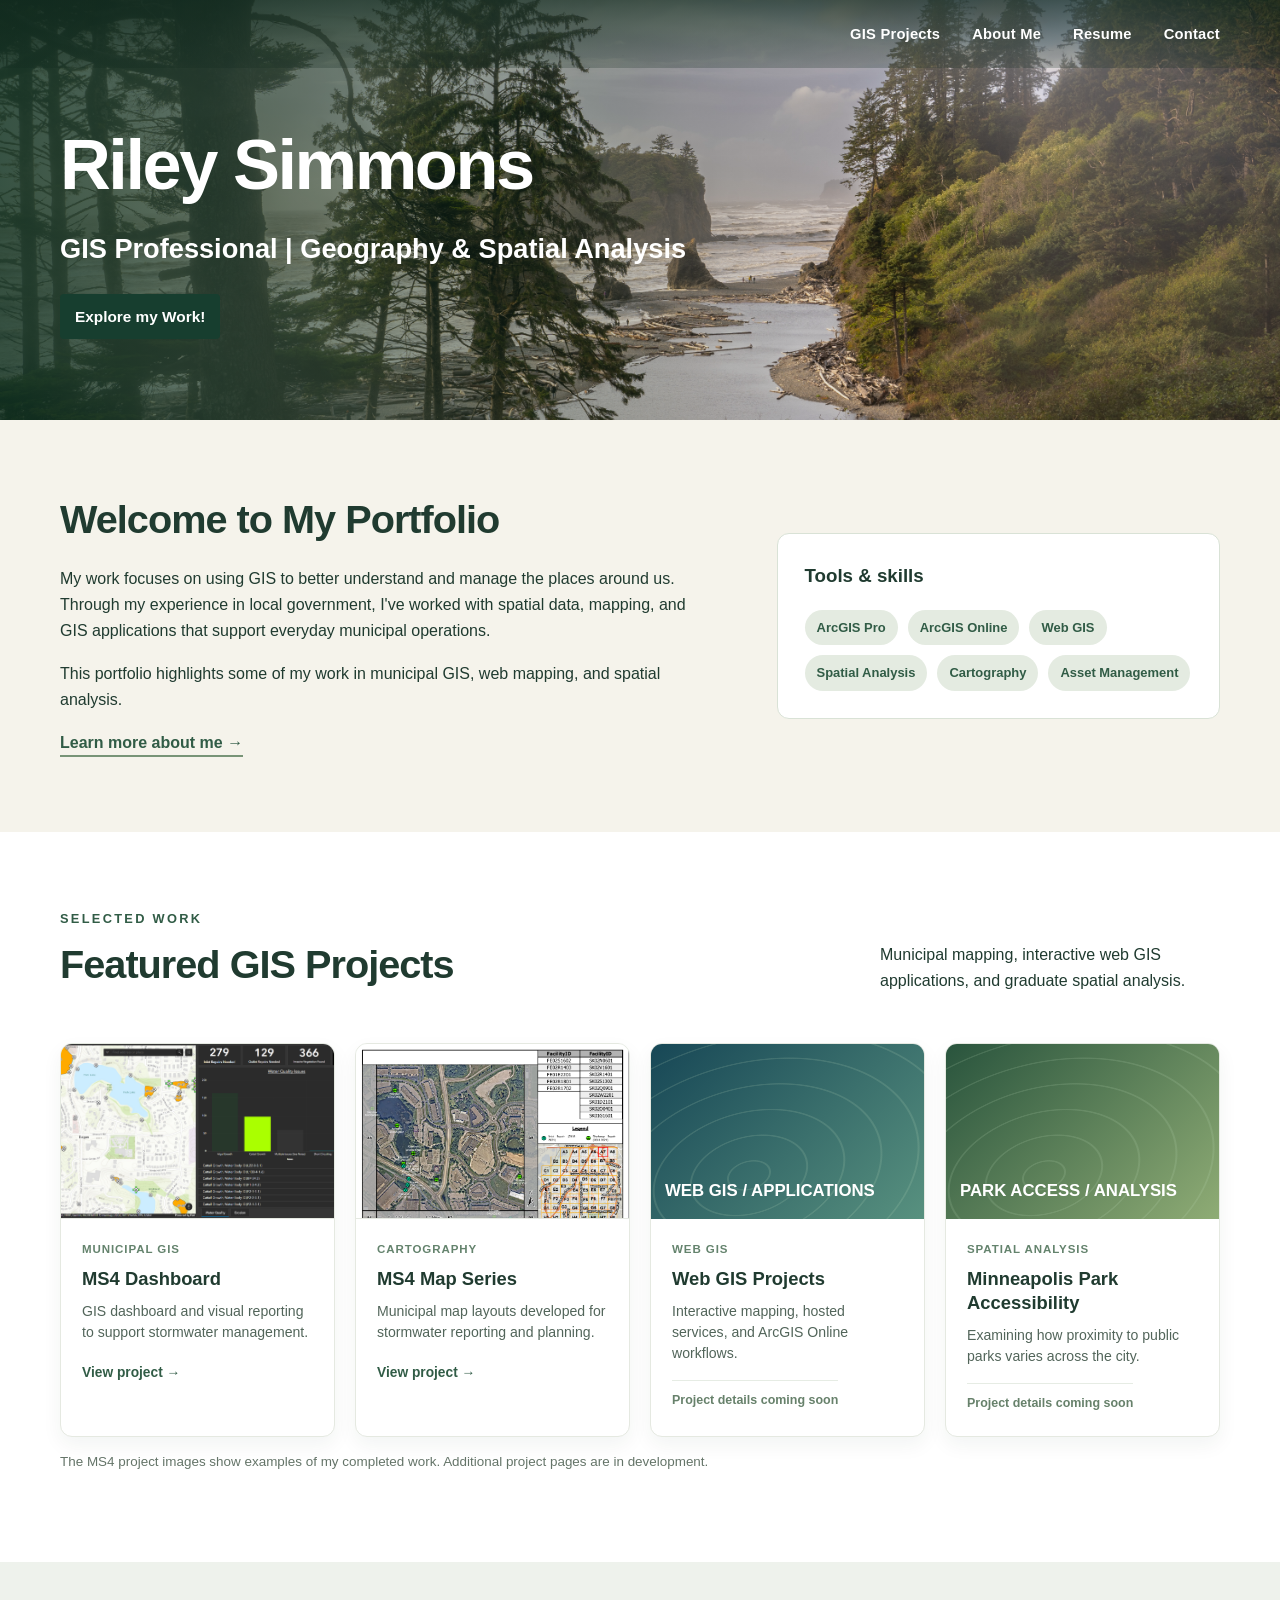
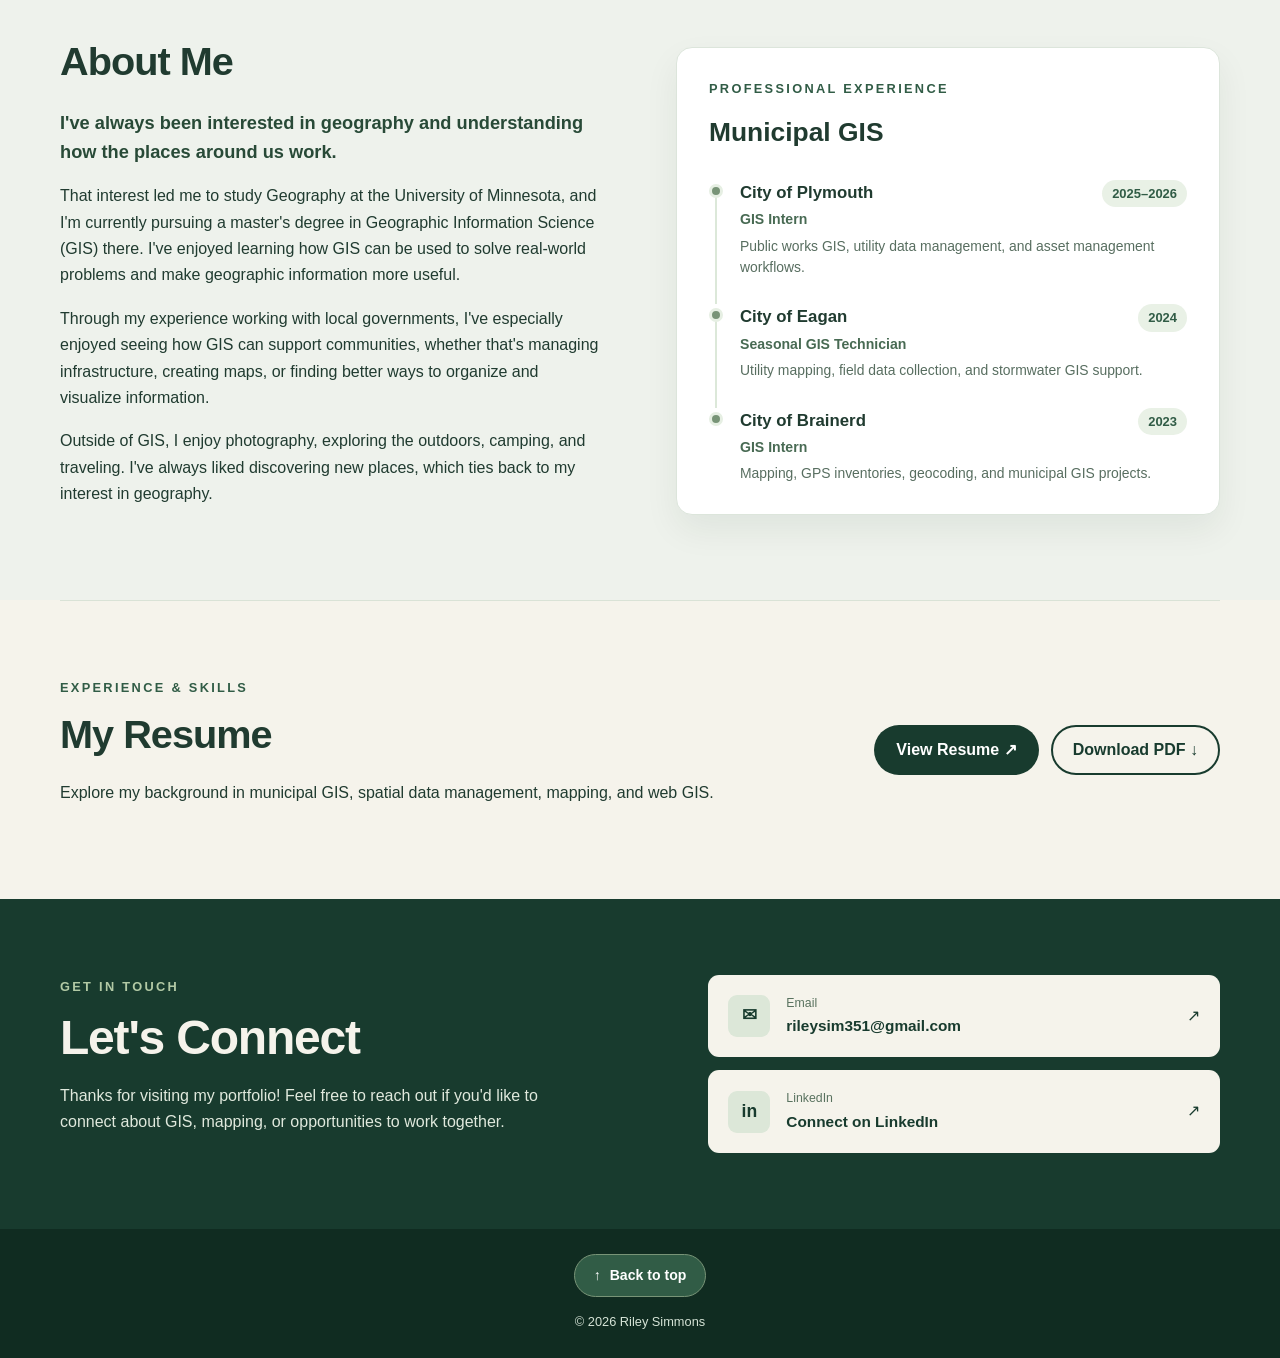
==== commit 50bdbeed: "Simplify introduction and About Me headings and remove redundant resume link" ====
--- a/index.html
+++ b/index.html
@@ -81,7 +81,7 @@
 <section id="home" class="hero"><div class="hero-photo"></div><div class="hero-shade"></div>
 <div class="wrap hero-body"><h1>Riley Simmons</h1><p class="hero-subtitle">GIS Professional | Geography &amp; Spatial Analysis</p><a class="button hero-button" href="#projects">Explore my Work!</a></div>
 </section>
-<section class="section wrap intro-grid"><div><p class="eyebrow">Welcome to my portfolio</p><h2>Mapping Data. Understanding Places.</h2><p>My work focuses on using GIS to better understand and manage the places around us. Through my experience in local government, I've worked with spatial data, mapping, and GIS applications that support everyday municipal operations.</p><p>This portfolio highlights some of my work in municipal GIS, web mapping, and spatial analysis.</p><a class="text-link" href="#about">Learn more about me →</a></div><aside class="skills"><h3>Tools & skills</h3><div class="chips"><span>ArcGIS Pro</span><span>ArcGIS Online</span><span>Web GIS</span><span>Spatial Analysis</span><span>Cartography</span><span>Asset Management</span></div></aside></section>
+<section class="section wrap intro-grid"><div><h2>Welcome to My Portfolio</h2><p>My work focuses on using GIS to better understand and manage the places around us. Through my experience in local government, I've worked with spatial data, mapping, and GIS applications that support everyday municipal operations.</p><p>This portfolio highlights some of my work in municipal GIS, web mapping, and spatial analysis.</p><a class="text-link" href="#about">Learn more about me →</a></div><aside class="skills"><h3>Tools & skills</h3><div class="chips"><span>ArcGIS Pro</span><span>ArcGIS Online</span><span>Web GIS</span><span>Spatial Analysis</span><span>Cartography</span><span>Asset Management</span></div></aside></section>
 <section class="section projects" id="projects"><div class="wrap"><div class="section-head"><div><p class="eyebrow">Selected work</p><h2>Featured GIS Projects</h2></div><p>Municipal mapping, interactive web GIS applications, and graduate spatial analysis.</p></div><div class="grid">
 <article class="card"><img class="project-thumb" src="assets/ms4-dashboard1.png" alt="Screenshot of MS4 Dashboard created by Riley Simmons" loading="lazy"><div class="card-body"><div class="card-type">Municipal GIS</div><h3>MS4 Dashboard</h3><p>GIS dashboard and visual reporting to support stormwater management.</p><a href="projects/ms4-dashboard.html">View project →</a></div></article>
 <article class="card"><img class="project-thumb" src="assets/ms4-repairexample1.png" alt="MS4 repair map created by Riley Simmons" loading="lazy"><div class="card-body"><div class="card-type">Cartography</div><h3>MS4 Map Series</h3><p>Municipal map layouts developed for stormwater reporting and planning.</p><a href="projects/ms4-map-series.html">View project →</a></div></article>
@@ -89,7 +89,7 @@
 <article class="card"><div class="card-art park"></div><div class="card-body"><div class="card-type">Spatial Analysis</div><h3>Minneapolis Park Accessibility</h3><p>Examining how proximity to public parks varies across the city.</p><span class="project-pending">Project details coming soon</span></div></article>
 </div><p class="note">The MS4 project images show examples of my completed work. Additional project pages are in development.</p></div></section>
 <section class="section about-section" id="about"><div class="wrap about-layout">
-<div class="about-copy"><p class="eyebrow">The person behind the maps</p><h2>About Me</h2><p class="about-lead">I've always been interested in geography and understanding how the places around us work.</p><p>That interest led me to study Geography at the University of Minnesota, and I'm currently pursuing a master's degree in Geographic Information Science (GIS) there. I've enjoyed learning how GIS can be used to solve real-world problems and make geographic information more useful.</p><p>Through my experience working with local governments, I've especially enjoyed seeing how GIS can support communities, whether that's managing infrastructure, creating maps, or finding better ways to organize and visualize information.</p><p>Outside of GIS, I enjoy photography, exploring the outdoors, camping, and traveling. I've always liked discovering new places, which ties back to my interest in geography.</p><a class="text-link" href="#resume">View my resume →</a></div>
+<div class="about-copy"><h2>About Me</h2><p class="about-lead">I've always been interested in geography and understanding how the places around us work.</p><p>That interest led me to study Geography at the University of Minnesota, and I'm currently pursuing a master's degree in Geographic Information Science (GIS) there. I've enjoyed learning how GIS can be used to solve real-world problems and make geographic information more useful.</p><p>Through my experience working with local governments, I've especially enjoyed seeing how GIS can support communities, whether that's managing infrastructure, creating maps, or finding better ways to organize and visualize information.</p><p>Outside of GIS, I enjoy photography, exploring the outdoors, camping, and traveling. I've always liked discovering new places, which ties back to my interest in geography.</p></div>
 <div class="experience-panel"><p class="eyebrow">Professional experience</p><h3>Municipal GIS</h3>
 <div class="experience-item"><div class="experience-marker"></div><div><div class="experience-top"><strong>City of Plymouth</strong><span class="experience-year">2025–2026</span></div><p class="experience-role">GIS Intern</p><p class="experience-desc">Public works GIS, utility data management, and asset management workflows.</p></div></div>
 <div class="experience-item"><div class="experience-marker"></div><div><div class="experience-top"><strong>City of Eagan</strong><span class="experience-year">2024</span></div><p class="experience-role">Seasonal GIS Technician</p><p class="experience-desc">Utility mapping, field data collection, and stormwater GIS support.</p></div></div>
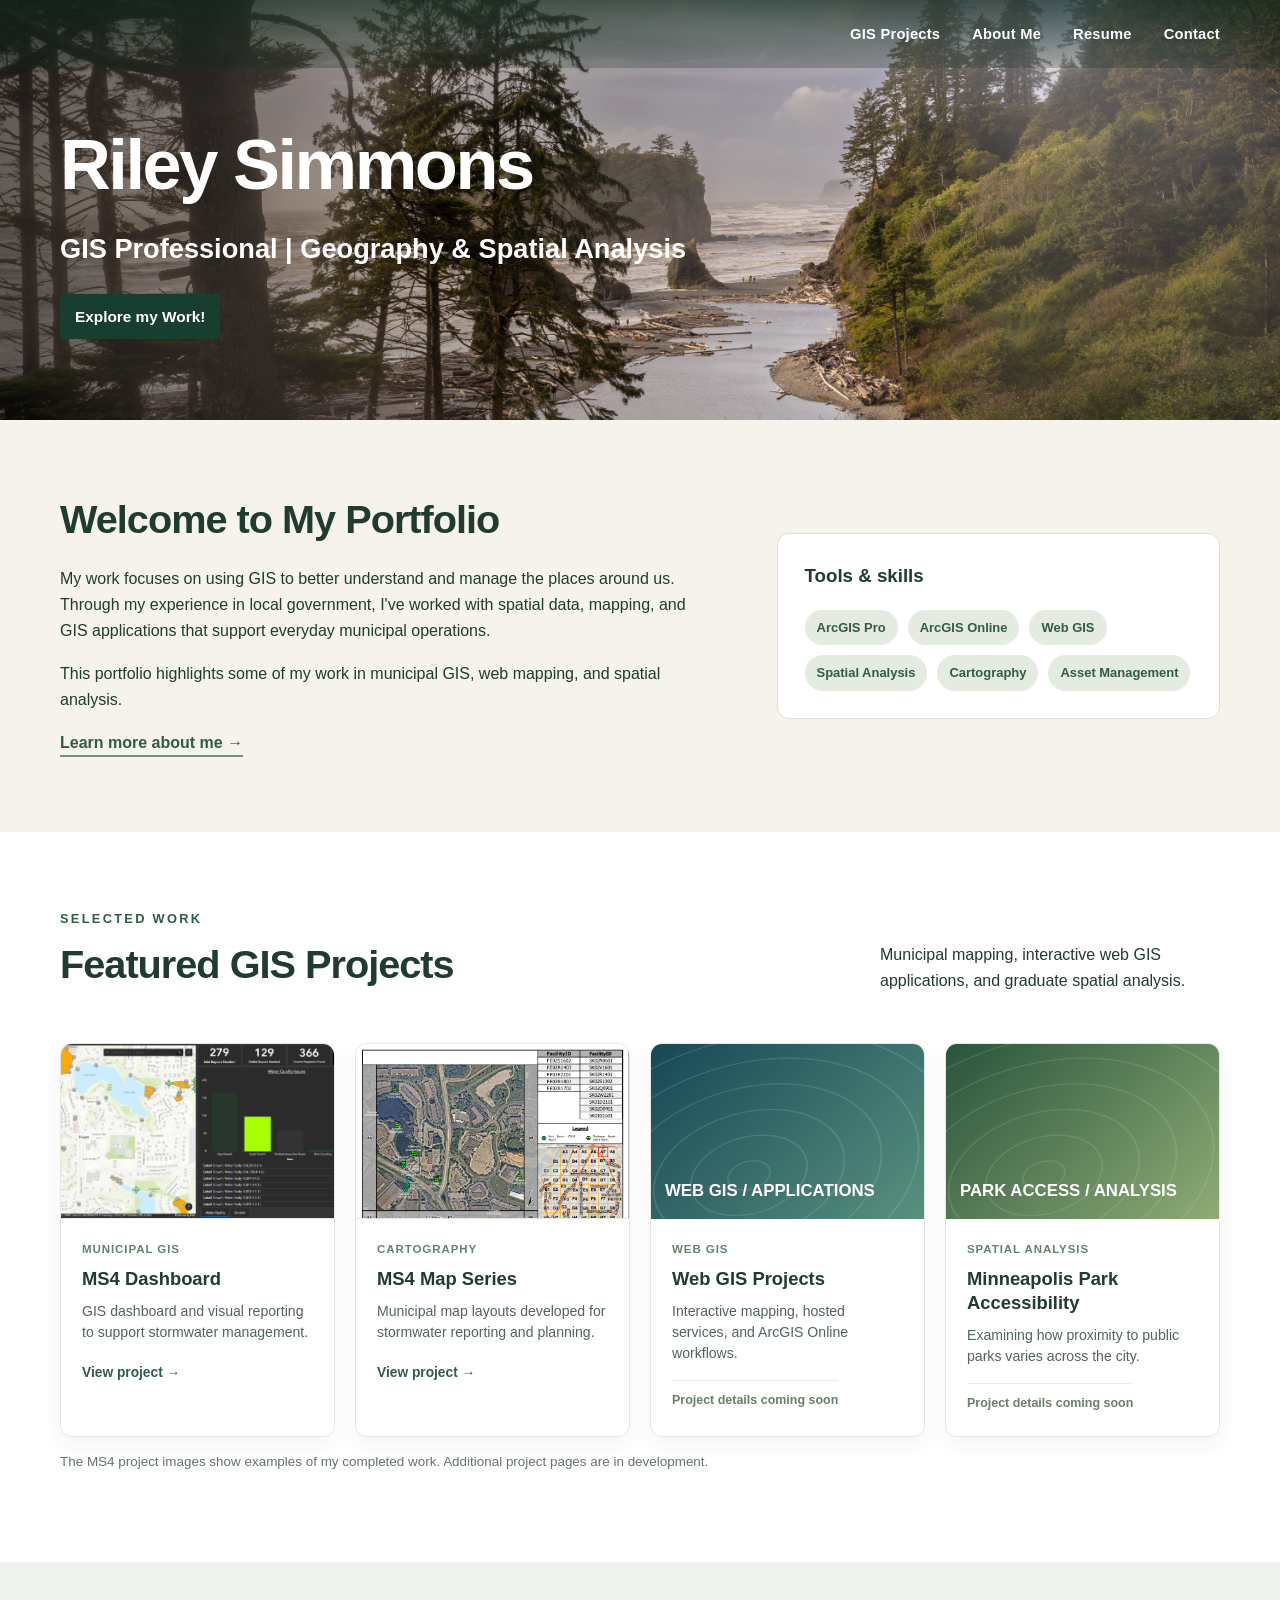
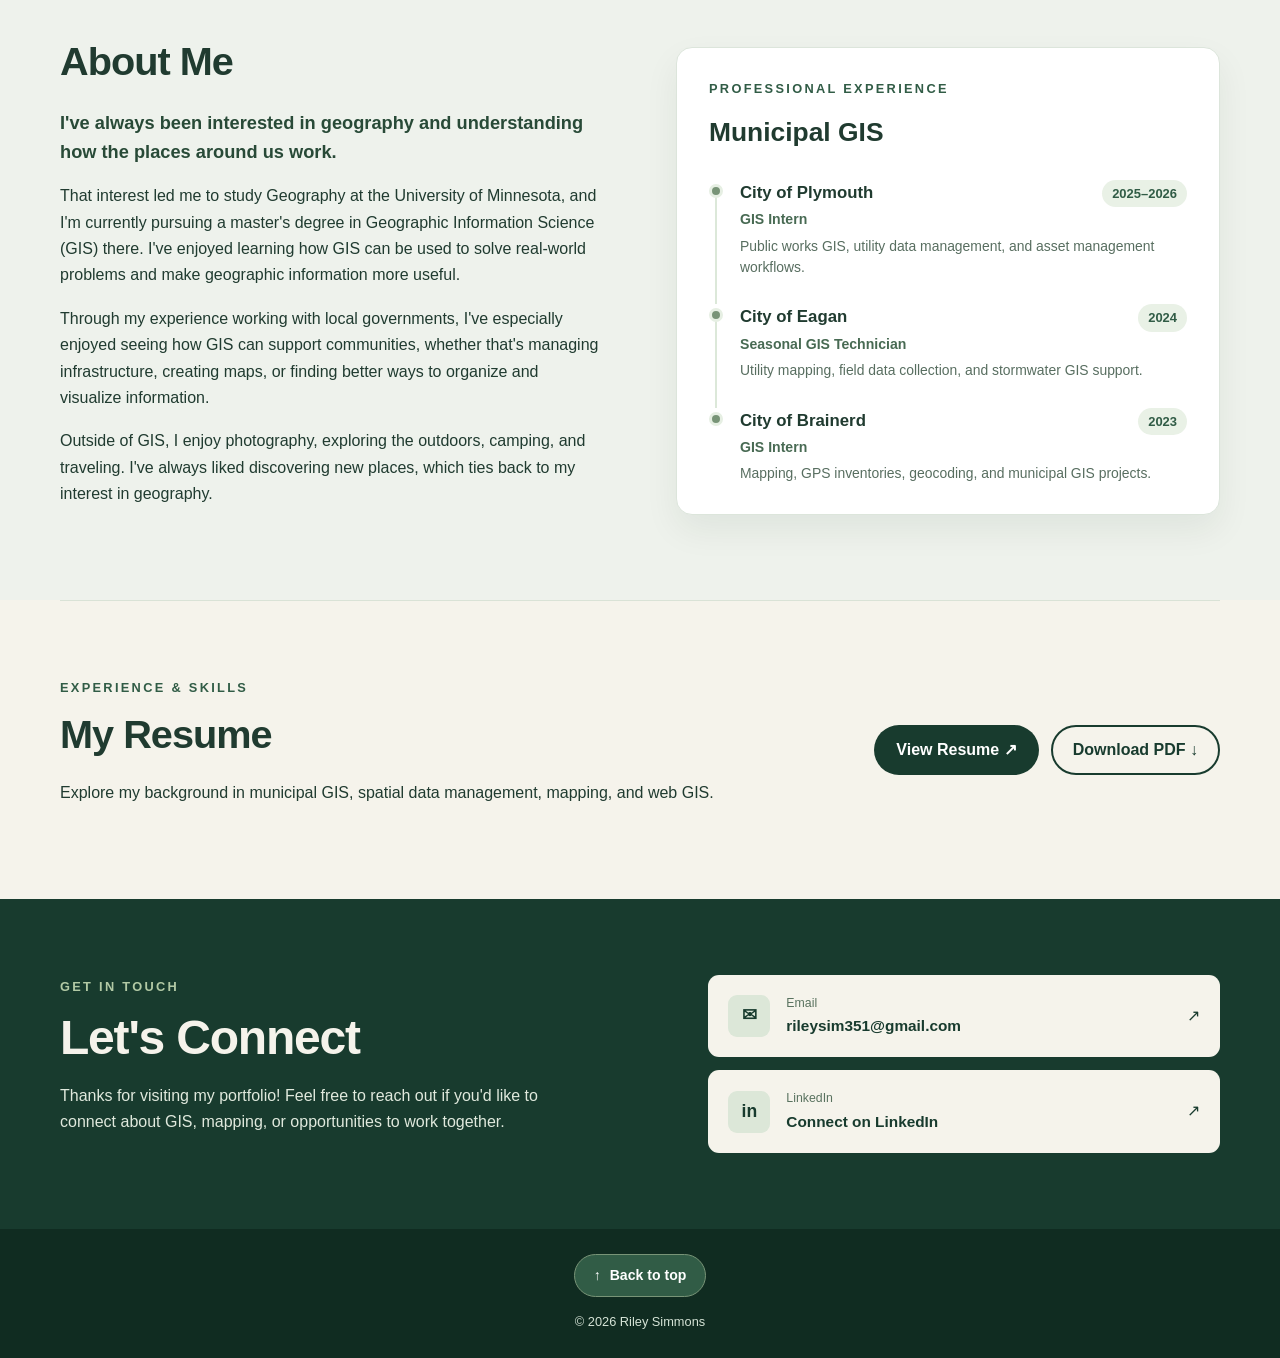
==== commit 8267e296: "Remove green color cast from header photograph" ====
--- a/index.html
+++ b/index.html
@@ -10,23 +10,23 @@
 *{box-sizing:border-box}html{scroll-behavior:smooth}body{margin:0;font-family:Arial,Helvetica,sans-serif;background:var(--cream);color:var(--ink);line-height:1.65}a{color:inherit}button{font:inherit}.wrap{width:min(1160px,calc(100% - 44px));margin:auto}
 .site-header{position:absolute;top:0;left:0;right:0;z-index:5;color:white;background:linear-gradient(90deg,rgba(13,38,29,.62),rgba(13,38,29,.14));}.nav-row{display:flex;align-items:center;justify-content:space-between;gap:20px;min-height:88px}.brand{text-decoration:none;display:flex;align-items:center;gap:13px;font-weight:750;letter-spacing:.13em;line-height:1.2}.brand small{display:block;font-size:.68rem;letter-spacing:.32em;color:#b1c7ae;font-weight:500;margin-top:5px}.brand svg{width:56px;height:48px;flex:none}.nav{display:flex;align-items:center;gap:26px}.nav a{font-size:.92rem;text-decoration:none}.nav a:hover,.nav a:focus{color:#cce0c7}.toggle{display:none;color:white;background:transparent;border:1px solid #aac3ad;border-radius:8px;padding:8px 12px}
 .hero{position:relative;min-height:610px;display:flex;align-items:center;overflow:hidden;color:white;background:linear-gradient(125deg,#0e2a1e,#264e3a 65%,#527257)}
-.hero-photo{position:absolute;inset:0;background-image:url('assets/washingtonstate-1-2.jpg');background-size:cover;background-position:center center}.hero-shade{position:absolute;inset:0;background:linear-gradient(90deg,rgba(12,48,30,.98) 0%,rgba(13,53,34,.91) 24%,rgba(19,49,34,.65) 43%,rgba(23,53,38,.14) 76%,rgba(23,53,38,0) 100%)}
+.hero-photo{position:absolute;inset:0;background-image:url('assets/washingtonstate-1-2.jpg');background-size:cover;background-position:center center}.hero-shade{position:absolute;inset:0;background:linear-gradient(90deg,rgba(0,0,0,.65) 0%,rgba(0,0,0,.42) 24%,rgba(0,0,0,.25) 43%,rgba(0,0,0,.07) 76%,rgba(0,0,0,0) 100%)}
 .contours{position:absolute;left:-14%;top:-7%;width:74%;height:125%;opacity:.30;pointer-events:none}.hero-body{position:relative;z-index:2;padding-top:105px;padding-bottom:88px}.eyebrow{text-transform:uppercase;font-size:.8rem;font-weight:800;letter-spacing:.18em;color:var(--pine);margin:0 0 12px}.eyebrow.light{color:#b2c9a5}.hero h1{font-size:clamp(2.5rem,5.7vw,5.3rem);line-height:1.1;letter-spacing:-.045em;margin:10px 0 22px;max-width:740px}.hero p.lead{font-size:clamp(1rem,1.6vw,1.22rem);max-width:530px;color:#edf2e9;margin-bottom:28px}.accent{height:3px;background:var(--sage);width:80px}.button{display:inline-flex;align-items:center;gap:12px;text-decoration:none;border-radius:999px;padding:12px 22px;background:var(--sage);color:white;font-weight:700;transition:transform .2s,background .2s}.button:hover{background:#638761;transform:translateY(-2px)}
 .section{padding:76px 0}.intro-grid,.about-grid{display:grid;grid-template-columns:1.3fr .9fr;gap:76px;align-items:center}.section h2{font-size:clamp(1.9rem,3.1vw,2.75rem);line-height:1.2;margin:0 0 22px;letter-spacing:-.025em}.section p{max-width:740px}.text-link{font-weight:800;text-decoration:none;color:var(--pine);border-bottom:2px solid var(--sage);padding-bottom:4px}.skills{padding:27px;border:1px solid #d9e2d6;background:#fff;border-radius:12px}.skills h3{margin:0 0 18px}.chips{display:flex;flex-wrap:wrap;gap:10px}.chips span{background:#e4ebe1;color:#315c46;padding:7px 12px;border-radius:99px;font-size:.81rem;font-weight:700}
 .projects{background:#fff}.section-head{display:flex;justify-content:space-between;align-items:end;gap:30px;margin-bottom:32px}.section-head p:last-child{max-width:340px}.grid{display:grid;grid-template-columns:repeat(4,minmax(0,1fr));gap:20px}.card{border:1px solid #e5e9e1;overflow:hidden;border-radius:12px;box-shadow:0 8px 20px rgba(22,52,38,.055);background:#fff;transition:transform .2s,box-shadow .2s}.card:hover{transform:translateY(-4px);box-shadow:0 12px 24px rgba(22,52,38,.13)}.card-art{height:175px;position:relative;overflow:hidden;background:#244735}.card-art:before{content:'';position:absolute;inset:-40%;background:repeating-radial-gradient(ellipse at 40% 60%,transparent 0 20px,rgba(195,224,190,.15) 21px 22px,transparent 23px 38px);transform:rotate(-16deg)}.card-art:after{position:absolute;inset:14px;color:white;font-size:1.05rem;font-weight:bold;white-space:pre-line;display:flex;align-items:flex-end}.card-art.dashboard{background:linear-gradient(125deg,#132e35,#2c6571)}.card-art.dashboard:after{content:'MS4  /  DATA DASHBOARD'}.card-art.map{background:linear-gradient(135deg,#557c63,#b8caa6)}.card-art.map:after{content:'MS4  /  MAP SERIES'}.card-art.web{background:linear-gradient(135deg,#174756,#58917f)}.card-art.web:after{content:'WEB GIS  /  APPLICATIONS'}.card-art.park{background:linear-gradient(135deg,#29543d,#8fac75)}.card-art.park:after{content:'PARK ACCESS  /  ANALYSIS'}.card-body{padding:21px}.card-type{font-size:.72rem;letter-spacing:.08em;text-transform:uppercase;color:#64836d;font-weight:800}.card h3{margin:8px 0 10px;font-size:1.15rem;line-height:1.3}.card p{font-size:.88rem;line-height:1.5;margin:0 0 16px;color:#52655a}.card a{font-weight:800;text-decoration:none;font-size:.86rem;color:var(--pine)}.note{color:#647468;font-size:.84rem}
 .details{background:#e9eee6}.detail-panel{display:grid;grid-template-columns:1.2fr 1fr;gap:42px;padding:28px;border-radius:12px;background:#fff;border:1px solid #d6dfd2}.detail-panel h3{margin:0}.tag{display:inline-block;margin:7px 7px 0 0;padding:4px 10px;background:#e3eee1;border-radius:99px;font-size:.82rem}.about-grid{align-items:start}.exp{border-top:1px solid #cad5c7;padding:13px 0;display:flex;justify-content:space-between;gap:10px}.exp small{color:#687c6e}.resume{display:flex;justify-content:space-between;gap:30px;align-items:center}.resume .button{background:var(--forest)}
 .footer{background:var(--forest);color:#f5f3eb;position:relative;overflow:hidden;padding:65px 0 22px}.footer:before{content:'';position:absolute;inset:0;background:linear-gradient(90deg,rgba(24,59,46,.92),rgba(24,59,46,.72)),url('assets/forest-footer.png') center/cover;opacity:.75}.footer:after{content:'';position:absolute;inset:0;pointer-events:none;opacity:.18;background:repeating-radial-gradient(ellipse at 95% 30%,transparent 0 28px,#a8bb9b 29px 30px,transparent 31px 50px)}.footer .wrap{position:relative;z-index:1}.footer-cols{display:flex;justify-content:space-between;gap:35px;align-items:center}.footer h2{font-size:2rem;margin:0 0 10px}.footer-links{display:flex;flex-direction:column;gap:15px}.footer-links a{color:#e0edda}.footer-end{display:flex;justify-content:space-between;margin-top:70px;padding-top:18px;border-top:1px solid #71917f;font-size:.78rem}
-@media(max-width:900px){.grid{grid-template-columns:repeat(2,1fr)}.intro-grid,.about-grid{gap:32px}.hero{min-height:575px}}@media(max-width:620px){.wrap{width:min(100% - 32px,1160px)}.nav-row{min-height:72px}.brand svg{width:42px}.brand strong{font-size:.84rem}.brand small{font-size:.55rem}.toggle{display:block}.nav{display:none;position:absolute;top:72px;right:16px;left:16px;background:#183b2e;padding:20px;border-radius:10px;flex-direction:column;align-items:flex-start}.nav.open{display:flex}.hero{min-height:590px}.hero-body{padding-top:110px}.hero-shade{background:linear-gradient(90deg,rgba(12,48,30,.95),rgba(12,48,30,.66) 77%,rgba(12,48,30,.2))}.section{padding:55px 0}.intro-grid,.about-grid,.detail-panel{grid-template-columns:1fr}.section-head,.resume,.footer-cols{display:block}.grid{grid-template-columns:1fr}.card-art{height:195px}.footer-links{margin-top:24px}.footer-end{gap:12px;flex-wrap:wrap;margin-top:48px}}
+@media(max-width:900px){.grid{grid-template-columns:repeat(2,1fr)}.intro-grid,.about-grid{gap:32px}.hero{min-height:575px}}@media(max-width:620px){.wrap{width:min(100% - 32px,1160px)}.nav-row{min-height:72px}.brand svg{width:42px}.brand strong{font-size:.84rem}.brand small{font-size:.55rem}.toggle{display:block}.nav{display:none;position:absolute;top:72px;right:16px;left:16px;background:#183b2e;padding:20px;border-radius:10px;flex-direction:column;align-items:flex-start}.nav.open{display:flex}.hero{min-height:590px}.hero-body{padding-top:110px}.hero-shade{background:linear-gradient(90deg,rgba(0,0,0,.68),rgba(0,0,0,.37) 77%,rgba(0,0,0,.1))}.section{padding:55px 0}.intro-grid,.about-grid,.detail-panel{grid-template-columns:1fr}.section-head,.resume,.footer-cols{display:block}.grid{grid-template-columns:1fr}.card-art{height:195px}.footer-links{margin-top:24px}.footer-end{gap:12px;flex-wrap:wrap;margin-top:48px}}
 /* Compact photo-first header based on the supplied reference */
 .hero{min-height:420px}
-.hero-shade{background:linear-gradient(90deg,rgba(15,50,34,.83) 0%,rgba(20,56,40,.55) 26%,rgba(21,50,36,.18) 54%,rgba(21,50,36,0) 80%)}
+.hero-shade{background:linear-gradient(90deg,rgba(0,0,0,.62) 0%,rgba(0,0,0,.32) 26%,rgba(0,0,0,.1) 54%,rgba(0,0,0,0) 80%)}
 .contours{left:-13%;width:66%;opacity:.24}
 .hero-body{padding-top:110px;padding-bottom:52px}
 .hero h1{font-size:clamp(2.9rem,5.5vw,4.8rem);font-weight:800;letter-spacing:-.035em;line-height:1.08;margin:0 0 28px}
 .hero-subtitle{font-size:clamp(1.02rem,2.15vw,1.7rem);font-weight:700;color:#fff;line-height:1.3;margin:0 0 28px}
 .hero-button{background:#173e2f;border-radius:4px;padding:10px 15px;font-size:.96rem}
 .hero-button:hover{background:#315c46}
-@media(max-width:620px){.hero{min-height:435px}.hero-body{padding-top:135px;padding-bottom:42px}.hero h1{font-size:clamp(2.5rem,10vw,3.6rem)}.hero-subtitle{font-size:1.05rem}.hero-shade{background:linear-gradient(90deg,rgba(15,50,34,.91),rgba(15,50,34,.4) 85%)}}
+@media(max-width:620px){.hero{min-height:435px}.hero-body{padding-top:135px;padding-bottom:42px}.hero h1{font-size:clamp(2.5rem,10vw,3.6rem)}.hero-subtitle{font-size:1.05rem}.hero-shade{background:linear-gradient(90deg,rgba(0,0,0,.7),rgba(0,0,0,.25) 85%)}}
 .resume-actions{display:flex;flex-wrap:wrap;gap:12px;align-items:center}.resume-actions .button{white-space:nowrap}.resume-actions .resume-download{background:transparent;color:var(--forest);border:2px solid var(--forest);padding:10px 20px}.resume-actions .resume-download:hover{background:#e9eee6}.resume{border-top:1px solid #d9e2d6}@media(max-width:620px){.resume-actions{margin-top:22px}}
 /* Simplified navigation and clean photographic header */
 .site-header{background:linear-gradient(180deg,rgba(15,39,28,.7),rgba(15,39,28,.24))}
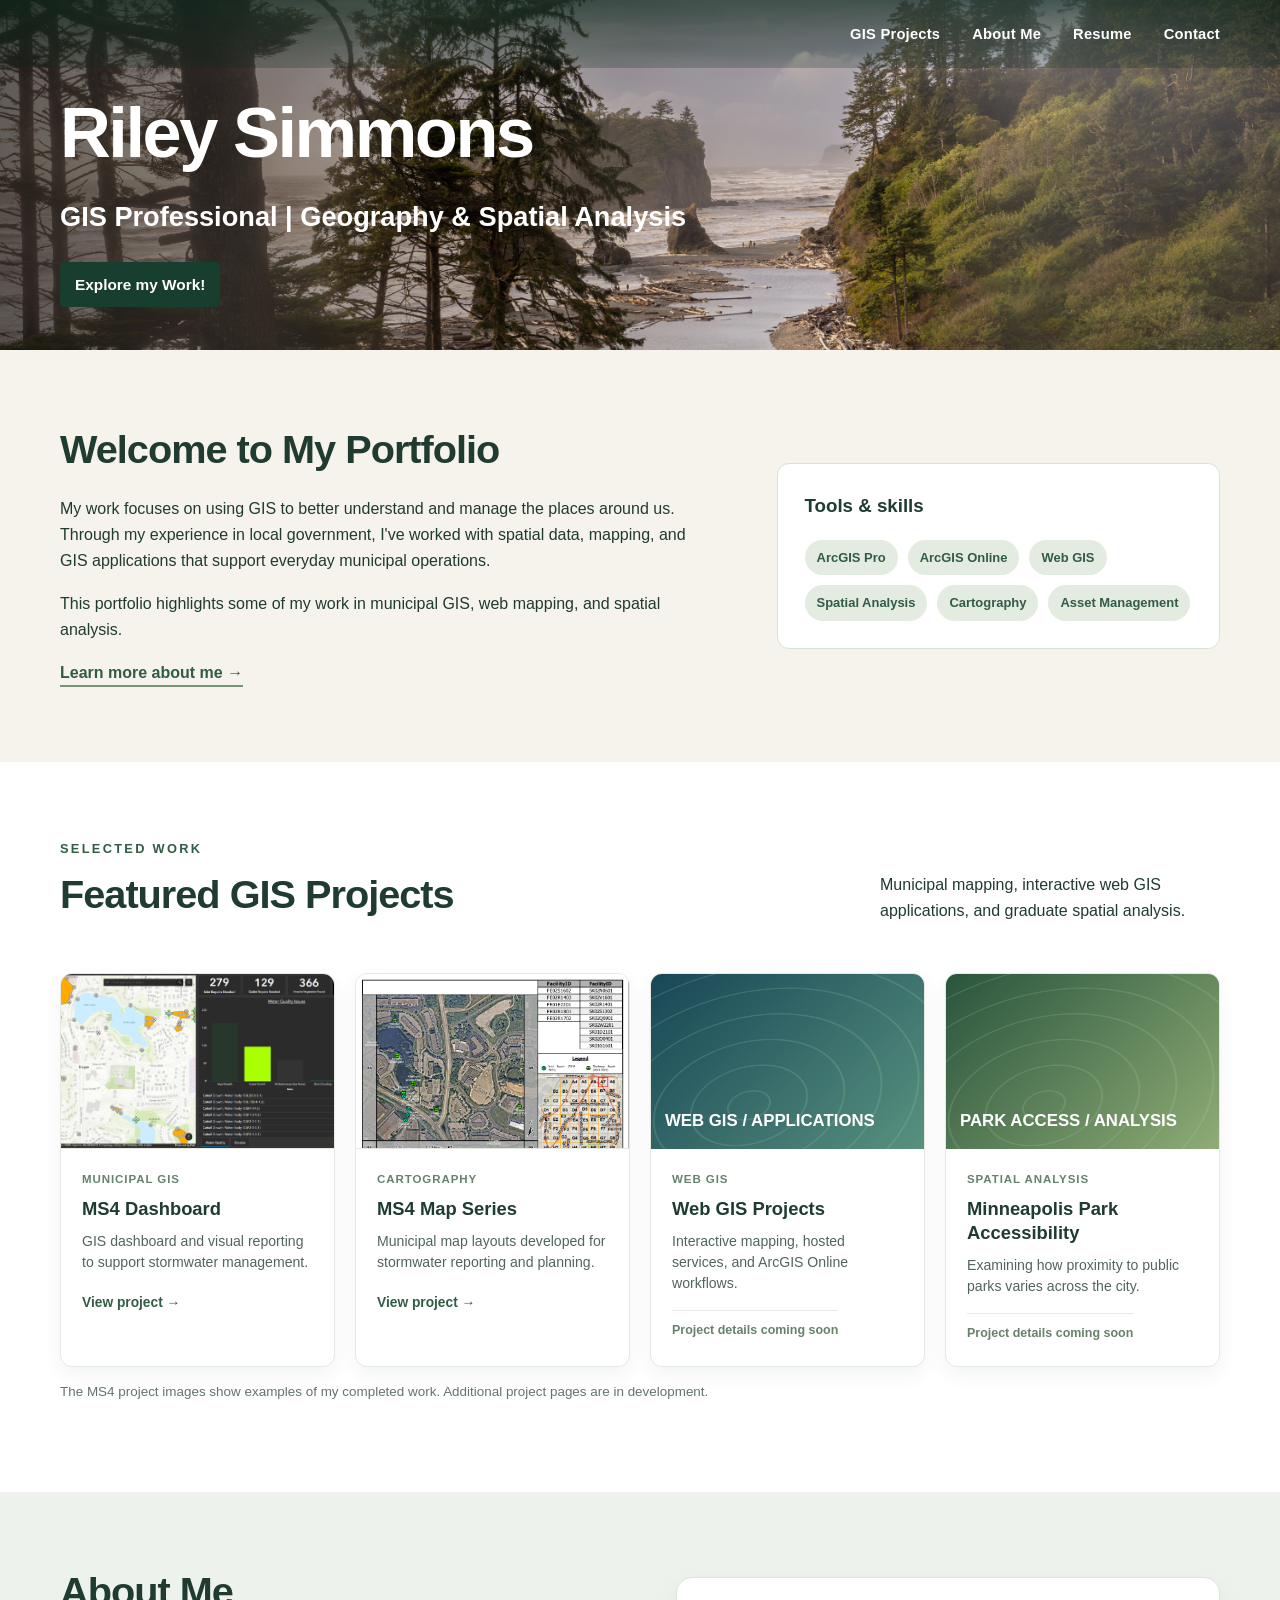
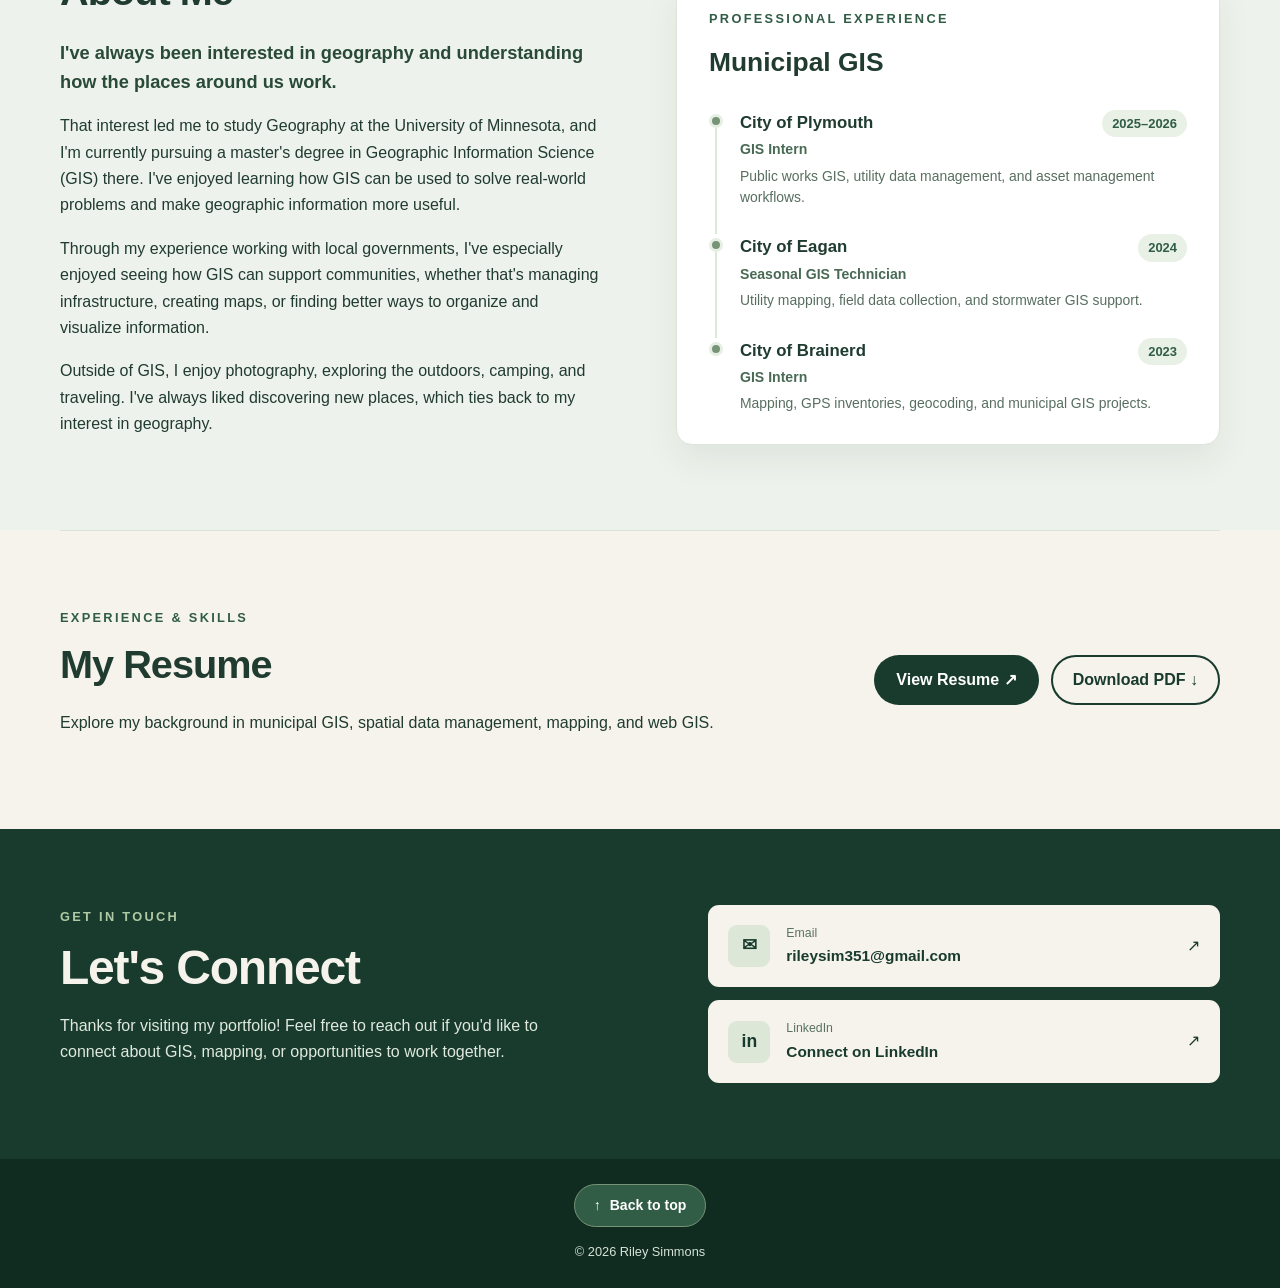
==== commit a44b4b43: "Match slim header heights" ====
--- a/index.html
+++ b/index.html
@@ -70,7 +70,12 @@
 .footer .back-to-top{display:inline-flex;align-items:center;gap:9px;text-decoration:none;background:#315c46;color:#fff;border:1px solid #789477;border-radius:999px;padding:9px 19px;font-weight:700;font-size:.88rem;transition:background .2s,transform .2s}
 .footer .back-to-top:hover,.footer .back-to-top:focus-visible{background:#49765a;transform:translateY(-2px)}
 .footer .copyright{font-size:.8rem;color:#d5e3d6}
-.project-thumb{display:block;width:100%;height:175px;object-fit:cover;object-position:top center;background:#e7eee4;border-bottom:1px solid #e5e9e1}@media(max-width:620px){.project-thumb{height:195px}}</style>
+.project-thumb{display:block;width:100%;height:175px;object-fit:cover;object-position:top center;background:#e7eee4;border-bottom:1px solid #e5e9e1}@media(max-width:620px){.project-thumb{height:195px}}
+/* Consistent, slimmer portfolio hero */
+.hero{height:350px;min-height:350px}
+.hero-body{padding-top:76px;padding-bottom:24px}
+@media(max-width:620px){.hero{height:330px;min-height:330px}.hero-body{padding-top:90px;padding-bottom:20px}.hero h1{margin-bottom:16px}.hero-subtitle{margin-bottom:18px}}
+</style>
 </head>
 <body>
 <header class="site-header"><div class="wrap nav-row">
